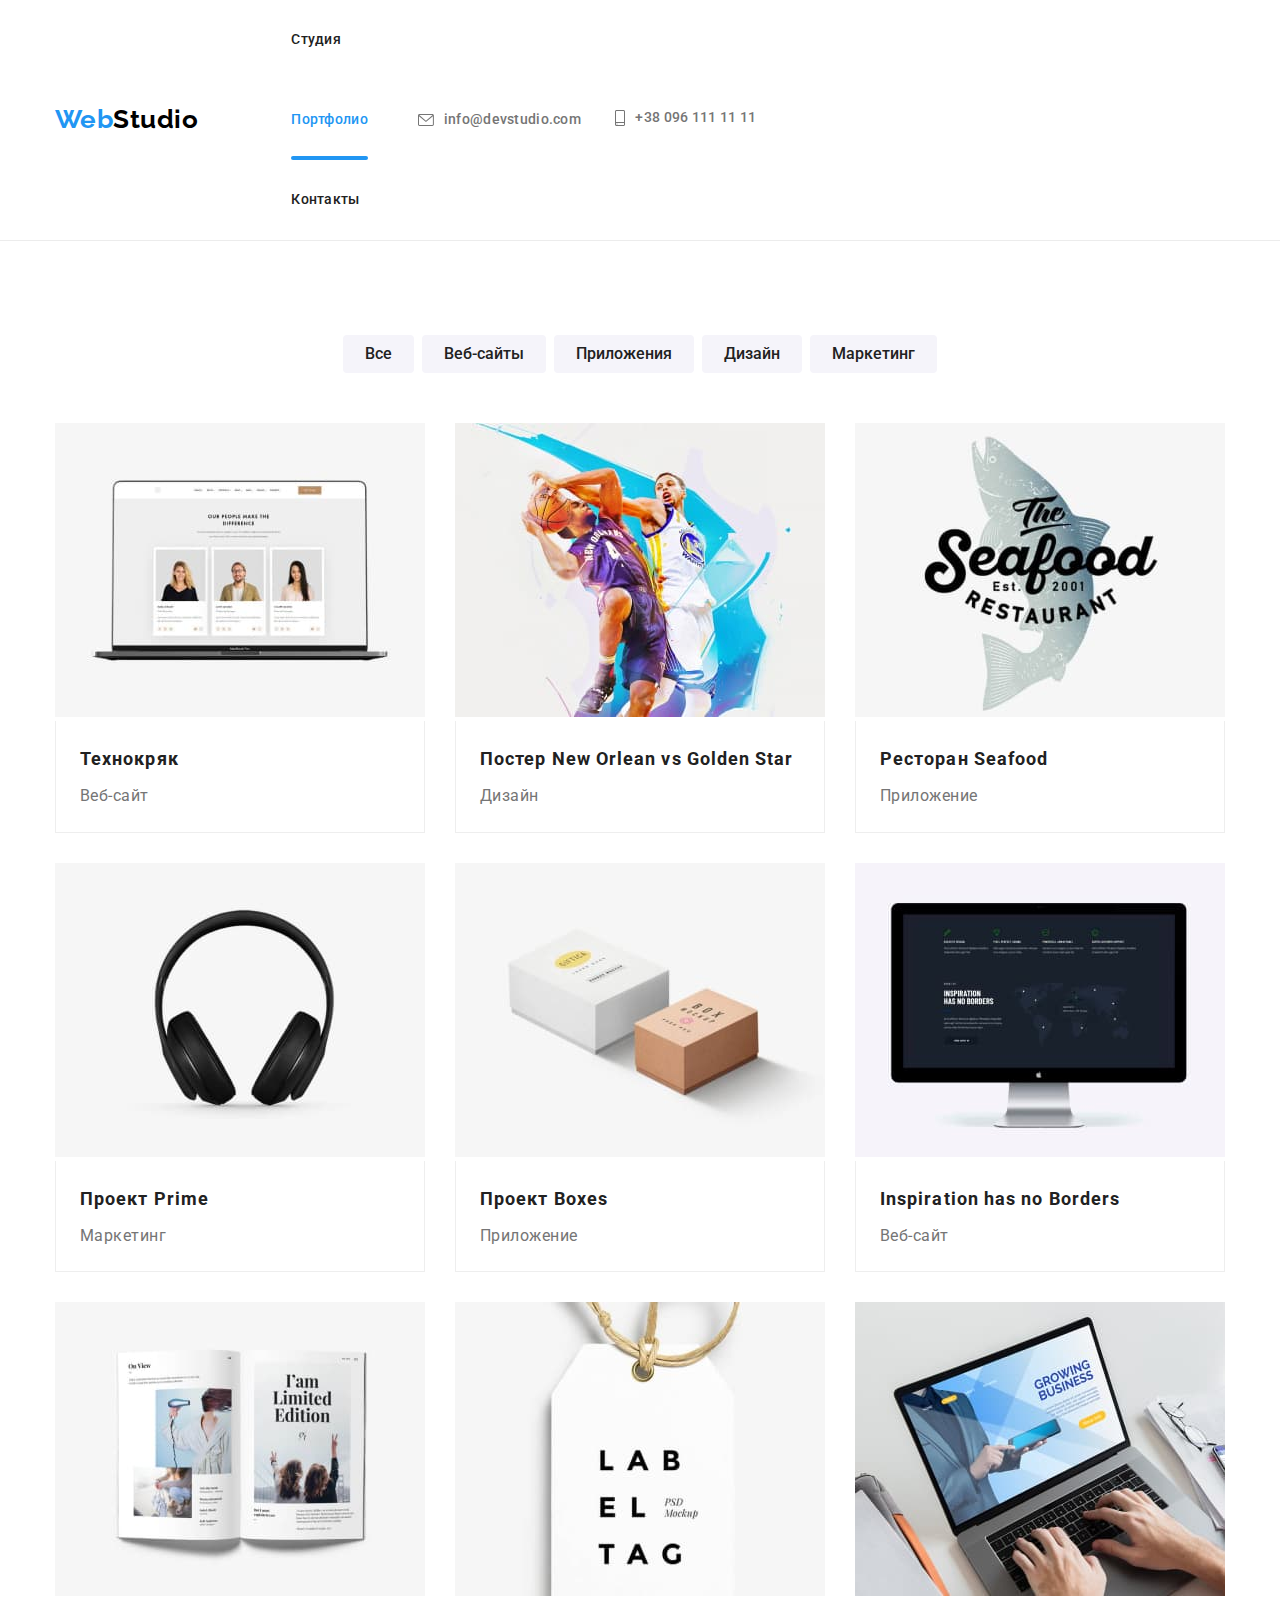
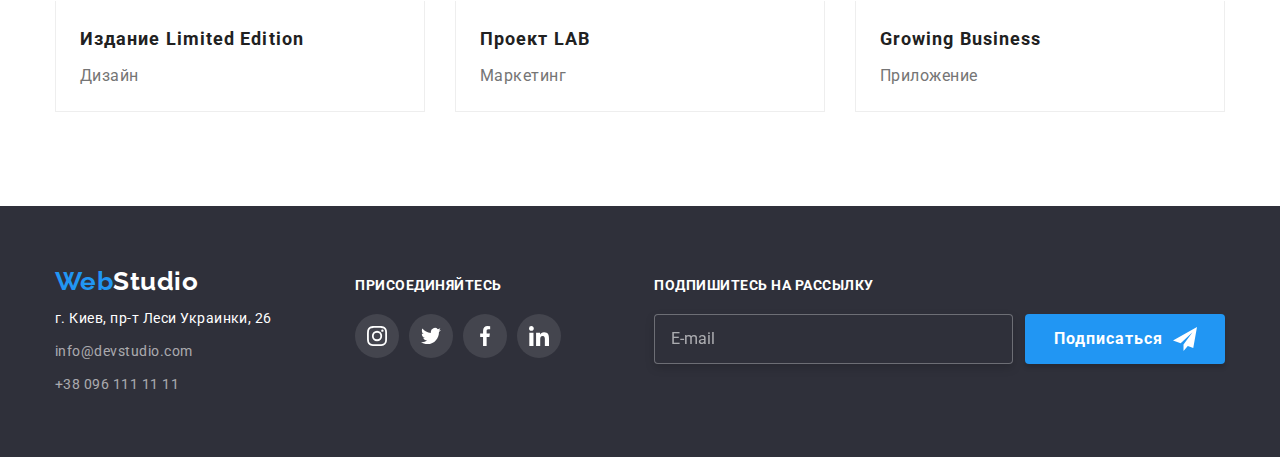
==== portfolio.html @ 3067568b "Редактирует классы, добавляет основные scss файлы" ====
<!DOCTYPE html>
<html lang="ru">

<head>
    <meta charset="UTF-8">
    <meta name="viewport" content="width=device-width, initial-scale=1.0">
    <link rel="stylesheet" href="https://cdnjs.cloudflare.com/ajax/libs/modern-normalize/1.0.0/modern-normalize.min.css">
    <link rel="preconnect" href="https://fonts.gstatic.com">
    <link rel="stylesheet" href="https://fonts.googleapis.com/css2?family=Raleway:wght@700&family=Roboto:wght@400;500;700;900&display=swap">
    <link rel="stylesheet" href="./css/main.min.css">
    <title>Портфолио</title>
</head>

<body>
    <!-- Шапка сайта-->
    <header class="header portfolio-header">
        <div class="container header-container">
            <nav class="header-nav">
                <a href="#" class="link logo header-logo"><span class="logo-web">Web</span>Studio</a>
                <ul class="list nav">
                    <li class="nav-item"><a class="link nav-link nav-link--inactive" href="./index.html">Студия</a></li>
                    <li class="nav-item"><a class="link nav-link nav-link--current" href="./portfolio.html">Портфолио</a>
                    </li>
                    <li class="nav-item"><a class="link nav-link nav-link--inactive" href="#">Контакты</a></li>
                </ul>
            </nav>
    
            <ul class="list contacts">
                <li class="contacts-item contacts-item--position">
                    <a class="link contacts-link " href="mailto:info@devstudio.com">
                        <svg class="contacts-icon" width="16px" height="12px">
                            <use href="./images/sprite.svg#icon-envelope"></use>
                        </svg>
                        info@devstudio.com</a>
                </li>
                <li class="contacts-item">
                    <a class="link contacts-link" href="tel:+380961111111">
                        <svg class="contacts-icon" width="10px" height="16px">
                            <use href="./images/sprite.svg#icon-smartphone"></use>
                        </svg>
                        +38 096 111 11 11</a>
                </li>
            </ul>
        </div>
    </header>

    <main>
        <section class="filter-and-examples">
            <!-- Фильтр -->
            <div class="container">
                <ul class="list filter-list">
                    <li class="filter-item">
                        <button class="filter-button" type="button">Все</button>
                    </li>
                    <li class="filter-item">
                        <button class="filter-button" type="button">Веб-сайты</button>
                    </li>
                    <li class="filter-item">
                        <button class="filter-button" type="button">Приложения</button>
                    </li>
                    <li class="filter-item">
                        <button class="filter-button" type="button">Дизайн</button>
                    </li>
                    <li class="filter-item">
                        <button class="filter-button" type="button">Маркетинг</button>
                    </li>
                </ul>
            </div>


            <!-- Примеры работ -->
            <div class="container">
                <h1 class="examples-title">Примеры работ</h1>
                <ul class="list examples-list">
                    <li class="examples-item">
                        <a class="link examples-link" href="#">
                            <div class="examples-thumb">
                                <img src="./images/sample1.jpg" 
                                alt="Стартовая страница сайта с изображением членов команды"
                                width="370"
                                />
                                <div class="examples-overlay">
                                    <p class="overlay-text">
                                        Технокряк это современная площадка распространения коронавируса. Компании используют эту платформу для цифрового
                                        шпионажа и атак на защищённые сервера конкурентов.
                                    </p>
                                </div>
                            </div>
                            <div class="examples-text">
                                <h2>Технокряк</h2>
                                <p>Веб-сайт</p>
                            </div>
                        </a>
                    </li>
                    <li class="examples-item">
                        <a class="link examples-link" href="#">
                            <div class="examples-thumb">
                                <img src="./images/sample2.jpg" 
                                alt="Два баскетболиста борются за мяч"
                                width="370"
                                />
                                <div class="examples-overlay">
                                    <p class="overlay-text">
                                        Lorem ipsum dolor, sit amet consectetur adipisicing elit. Vitae beatae sapiente assumenda possimus optio
                                        repellat non ipsa modi expedita, minus praesentium tenetur! Eaque, sequi fugit.
                                    </p>
                                </div>
                            </div>
                            <div class="examples-text">
                                <h2>Постер New Orlean vs Golden Star</h2>
                                <p>Дизайн</p>
                            </div>
                        </a>
                    </li>
                    <li class="examples-item">
                        <a class="link examples-link" href="#">
                            <div class="examples-thumb">
                                <img src="./images/sample3.jpg" 
                                alt="Логотип в виде рыбы и название"
                                width="370"
                                />
                                <div class="examples-overlay">
                                    <p class="overlay-text">
                                        Lorem ipsum dolor, sit amet consectetur adipisicing elit. Vitae beatae sapiente assumenda possimus optio
                                        repellat non ipsa modi expedita, minus praesentium tenetur! Eaque, sequi fugit.
                                    </p>
                                </div>
                            </div>
                            <div class="examples-text">
                                <h2>Ресторан Seafood</h2>
                                <p>Приложение</p>
                            </div>
                        </a>
                    </li>
                    <li class="examples-item">
                        <a class="link examples-link" href="#">
                            <div class="examples-thumb">
                                <img src="./images/sample4.jpg" 
                                alt="Наушники с большими амбюшурами"
                                width="370"
                                />
                                <div class="examples-overlay">
                                    <p class="overlay-text">
                                        Lorem ipsum dolor, sit amet consectetur adipisicing elit. Vitae beatae sapiente assumenda possimus optio
                                        repellat non ipsa modi expedita, minus praesentium tenetur! Eaque, sequi fugit.
                                    </p>
                                </div>
                            </div>
                            <div class="examples-text">
                                <h2>Проект Prime</h2>
                                <p>Маркетинг</p>
                            </div>
                        </a>
                    </li>
                    <li class="examples-item">
                        <a class="link examples-link" href="#">
                            <div class="examples-thumb">
                                <img src="./images/sample5.jpg" 
                                alt="Коробки с логотипами и названиями"
                                width="370"
                                />
                                <div class="examples-overlay">
                                    <p class="overlay-text">
                                        Lorem ipsum dolor, sit amet consectetur adipisicing elit. Vitae beatae sapiente assumenda possimus optio
                                        repellat non ipsa modi expedita, minus praesentium tenetur! Eaque, sequi fugit.
                                    </p>
                                </div>
                            </div>
                            <div class="examples-text">
                                <h2>Проект Boxes</h2>
                                <p>Приложение</p>
                            </div>
                        </a>
                    </li>
                    <li class="examples-item">
                        <a class="link examples-link" href="#">
                            <div class="examples-thumb">
                                <img src="./images/sample6.jpg" 
                                alt="Стартовая страница сайта"
                                width="370"
                                />
                                <div class="examples-overlay">
                                    <p class="overlay-text">
                                        Lorem ipsum dolor, sit amet consectetur adipisicing elit. Vitae beatae sapiente assumenda possimus optio
                                        repellat non ipsa modi expedita, minus praesentium tenetur! Eaque, sequi fugit.
                                    </p>
                                </div>
                            </div>
                            <div class="examples-text">
                                <h2>Inspiration has no Borders</h2>
                                <p>Веб-сайт</p>
                            </div>
                        </a>
                    </li>
                    <li class="examples-item">
                        <a class="link examples-link" href="#">
                            <div class="examples-thumb">
                                <img src="./images/sample7.jpg" 
                                alt="Страницы журнала с фотографиями девушек"
                                width="370"
                                />
                                <div class="examples-overlay">
                                    <p class="overlay-text">
                                        Lorem ipsum dolor, sit amet consectetur adipisicing elit. Vitae beatae sapiente assumenda possimus optio
                                        repellat non ipsa modi expedita, minus praesentium tenetur! Eaque, sequi fugit.
                                    </p>
                                </div>
                            </div>
                            <div class="examples-text">
                                <h2>Издание Limited Edition</h2>
                                <p>Дизайн</p>
                            </div>
                        </a>
                    </li>
                    <li class="examples-item">
                        <a class="link examples-link" href="#">
                            <div class="examples-thumb">
                                <img src="./images/sample8.jpg" 
                                alt="Этикетка для одежды с названием"
                                width="370"
                                />
                                <div class="examples-overlay">
                                    <p class="overlay-text">
                                        Lorem ipsum dolor, sit amet consectetur adipisicing elit. Vitae beatae sapiente assumenda possimus optio
                                        repellat non ipsa modi expedita, minus praesentium tenetur! Eaque, sequi fugit.
                                    </p>
                                </div>
                            </div>
                            <div class="examples-text">
                                <h2>Проект LAB</h2>
                                <p>Маркетинг</p>
                            </div>
                        </a>
                    </li>
                    <li class="examples-item">
                        <div class="examples-thumb">
                            <a class="link examples-link" href="#">
                                <img src="./images/sample9.jpg" 
                                alt="Сотрудник работающий над сайтом"
                                width="370"
                                />
                                <div class="examples-overlay">
                                    <p class="overlay-text">
                                        Lorem ipsum dolor, sit amet consectetur adipisicing elit. Vitae beatae sapiente assumenda possimus optio
                                        repellat non ipsa modi expedita, minus praesentium tenetur! Eaque, sequi fugit.
                                    </p>
                                </div>
                            </div>
                            <div class="examples-text">
                                <h2>Growing Business</h2>
                                <p>Приложение</p>
                            </div>
                        </a>
                    </li>
                 </ul>
            </div>
        </section>
    </main>
    
    <!-- Футер -->
    <footer class="footer-section">
        <div class="container footer-container">

            <div class="contacts-footer">
                <a class="link logo footer-logo" href="#">
                    <span class="logo-web">Web</span><span class="logo-studio">Studio</span>
                </a>
            
                <ul class="list footer-list">
                    <li class="footer-item">
                        <address>г. Киев, пр-т Леси Украинки, 26</address>
                    </li>
                    <li class="footer-item">
                        <a class="contact link" href="mailto:info@devstudio.com">info@devstudio.com</a>
                    </li>
                    <li class="footer-item">
                        <a class="contact link" href="tel:+380961111111">+38 096 111 11 11</a>
                    </li>
                </ul>
            </div>
    
            <div class="join-footer">
                <h3 class="join-title">Присоединяйтесь</h3>
                <ul class="join list">
                    <li class="join-item icon-instagram">
                        <a class="link" href="#">
                            <svg class="join-icon" wigth="20" height="20">
                                <use href="./images/sprite.svg#icon-instagram1">
                            </svg>
                        </a>
                    </li>
                    <li class="join-item icon-twitter">
                        <a class="link" href="#">
                            <svg class="join-icon" wigth="20" height="20">
                                <use href="./images/sprite.svg#icon-twitter1">
                            </svg>
                        </a>
                    </li>
                    <li class="join-item icon-facebook">
                        <a class="link" href="#">
                            <svg class="join-icon" wigth="20" height="20">
                                <use href="./images/sprite.svg#icon-facebook1">
                            </svg>
                        </a>
                    </li>
                    <li class="join-item icon-linkedin">
                        <a class="link" href="#">
                            <svg class="join-icon" wigth="20" height="20">
                                <use href="./images/sprite.svg#icon-linkedin1">
                            </svg>
                        </a>
                    </li>
                </ul>
            </div>

            <form name="subscribe_form" class="subscribe-form" autocomplete="on">
                <div class="subscribe-field">
                    <label class="subscribe-label">
                        <span class="label-text">Подпишитесь на рассылку</span>
                        <input type="email" name="user_email" placeholder="E-mail" />
                    </label>
                </div>
            </form>
            <div>
                <button type="submit" class="subscribe-button">
                    Подписаться
                    <svg class="subscribe-icon" width="24px" height="24px">
                        <use href="./images/sprite.svg#icon-send"></use>
                    </svg>
                </button>
            </div>

        </div>
    </footer>
</body>
</html>
---- css/main.min.css ----
html{-webkit-box-sizing:border-box;box-sizing:border-box}*,*::before,*::after{-webkit-box-sizing:inherit;box-sizing:inherit}body{margin:0;font-family:"Roboto",sans-serif;letter-spacing:0.03em;color:#212121;background-color:#fff}.list{list-style:none}.link{text-decoration:none}.link:visited{color:#212121}.container{width:1200px;margin-right:auto;margin-left:auto;padding-right:15px;padding-left:15px}h1,h2,h3,p{margin-top:0;margin-bottom:0}ul{margin-top:0;margin-bottom:0;padding-left:0}.logo{font-family:"Raleway",sans-serif;font-weight:700;font-size:26px;line-height:1.2;color:#000}.logo-web{color:#2196f3}.logo-studio{color:#fff}.header-container{display:-webkit-box;display:-ms-flexbox;display:flex;-webkit-box-align:center;-ms-flex-align:center;align-items:center}.header-logo{display:-webkit-box;display:-ms-flexbox;display:flex;-webkit-box-align:center;-ms-flex-align:center;align-items:center;margin-right:93px}.header-nav{display:-webkit-box;display:-ms-flexbox;display:flex}.nav-list{display:-webkit-box;display:-ms-flexbox;display:flex;margin-right:305px}.nav-link{display:block;padding:32px 0;font-weight:500;font-size:14px;line-height:1.14;letter-spacing:0.02em;color:inherit;-webkit-transition:color 250ms cubic-bezier(0.4, 0, 0.2, 1);transition:color 250ms cubic-bezier(0.4, 0, 0.2, 1)}.nav-item:not(:last-child){margin-right:50px}.nav-link:hover,.nav-link:focus,.contacts-link:hover,.contacts-link:focus{color:#2196f3;-webkit-transition:color 250ms cubic-bezier(0.4, 0, 0.2, 1);transition:color 250ms cubic-bezier(0.4, 0, 0.2, 1)}.nav-link--current.link{position:relative;color:#2196f3}.nav-link--inactive{position:relative}.nav-link--current::after,.nav-link--inactive::after{position:absolute;content:'';width:100%;height:4px;bottom:0;left:0;background-color:#2196f3;border-radius:2px}.nav-link--inactive::after{opacity:0;-webkit-transition:opacity 250ms cubic-bezier(0.4, 0, 0.2, 1);transition:opacity 250ms cubic-bezier(0.4, 0, 0.2, 1)}.nav-link--inactive:hover::after,.nav-link--inactive:focus::after{opacity:1;-webkit-transition:opacity 250ms cubic-bezier(0.4, 0, 0.2, 1);transition:opacity 250ms cubic-bezier(0.4, 0, 0.2, 1)}.contacts-link{display:-webkit-inline-box;display:-ms-inline-flexbox;display:inline-flex;-webkit-box-align:center;-ms-flex-align:center;align-items:center;font-weight:500;font-size:14px;line-height:1.14;letter-spacing:0.02em;color:#757575;-webkit-transition:color 250ms cubic-bezier(0.4, 0, 0.2, 1);transition:color 250ms cubic-bezier(0.4, 0, 0.2, 1)}.header-contacts,.contacts-item{display:-webkit-inline-box;display:-ms-inline-flexbox;display:inline-flex;-webkit-box-align:center;-ms-flex-align:center;align-items:center}.contacts-item--position{margin-right:30px}.contacts-icon{margin-right:10px;fill:currentColor}.hero-overlay{height:600px;max-width:1600px;margin:0 auto;background-color:#2f303a;background-image:-webkit-gradient(linear, left top, right top, from(rgba(47,48,58,0.4)), to(rgba(47,48,58,0.4))),url(../images/hero-bg-image.jpg),url(../images/overlay-img.jpg);background-image:linear-gradient(to right, rgba(47,48,58,0.4), rgba(47,48,58,0.4)),url(../images/hero-bg-image.jpg),url(../images/overlay-img.jpg);background-size:cover;background-repeat:no-repeat;background-position:center}.hero{text-align:center;padding:200px 0}.hero-container{display:-webkit-box;display:-ms-flexbox;display:flex;-webkit-box-orient:vertical;-webkit-box-direction:normal;-ms-flex-direction:column;flex-direction:column;-webkit-box-align:center;-ms-flex-align:center;align-items:center;margin:auto}.hero-title{margin-bottom:30px;font-weight:900;font-size:44px;line-height:1.36;letter-spacing:0.06em;text-transform:uppercase;color:#fff}.hero-button{padding:10px 32px;display:-webkit-box;display:-ms-flexbox;display:flex;-webkit-box-align:center;-ms-flex-align:center;align-items:center;cursor:pointer;font-family:inherit;font-weight:700;font-size:16px;line-height:1.86;letter-spacing:0.06em;color:#fff;background-color:#2196f3;-webkit-box-shadow:0px 4px 4px rgba(0,0,0,0.15);box-shadow:0px 4px 4px rgba(0,0,0,0.15);border-color:#2196f3;border-radius:4px;border-style:none}.advantages{padding:94px 0}.advantages-title{position:absolute;clip:rect(0 0 0 0);width:1px;height:1px;margin:-1px}.advantages-list{display:-webkit-box;display:-ms-flexbox;display:flex;-ms-flex-preferred-size:calc((100% - 90px) / 4);flex-basis:calc((100% - 90px) / 4)}.advantages-item:not(:last-child){margin-right:30px}.advantages-img{display:-webkit-box;display:-ms-flexbox;display:flex;-webkit-box-pack:center;-ms-flex-pack:center;justify-content:center;-webkit-box-align:center;-ms-flex-align:center;align-items:center;height:120px;border-radius:4px;margin-bottom:30px;background-color:#f5f4fa}.advantages-subtitle{margin-bottom:10px;font-weight:700;font-size:14px;line-height:1.14;text-transform:uppercase}.advantages-text{color:#757575;font-size:14px;line-height:1.71}.specialty{padding-bottom:94px}.specialty-title{margin-bottom:50px;font-weight:700;font-size:36px;line-height:1.17;text-align:center}.specialty-list{display:-webkit-box;display:-ms-flexbox;display:flex}.specialty-item:not(:last-child){margin-right:30px}.specialty-thumb{position:relative}.specialty-img{display:block}.specialty-div{position:absolute;left:0;bottom:0;width:100%;padding:27px 0;background-color:rgba(47,48,58,0.8)}.specialty-subtitle{font-weight:700;font-size:14px;line-height:1.14;text-align:center;text-transform:uppercase;color:#fff}.team{padding:94px 0;background-color:#f5f4fa}.team-title{margin-bottom:50px;font-weight:700;font-size:36px;line-height:1.17;text-align:center}.workers-list{display:-webkit-box;display:-ms-flexbox;display:flex;font-weight:500;font-size:16px;line-height:1.19}.workers-item{background-color:#fff;-webkit-box-shadow:0px 1px 3px rgba(0,0,0,0.12),0px 1px 1px rgba(0,0,0,0.14),0px 2px 1px rgba(0,0,0,0.2);box-shadow:0px 1px 3px rgba(0,0,0,0.12),0px 1px 1px rgba(0,0,0,0.14),0px 2px 1px rgba(0,0,0,0.2);border-radius:0px 0px 4px 4px}.workers-item:not(:last-child){margin-right:30px}.workers-name{margin-top:30px;margin-bottom:10px;text-align:center}.workers-text{margin-bottom:16px;text-align:center;color:#757575}.social-list{display:-webkit-box;display:-ms-flexbox;display:flex;-webkit-box-align:center;-ms-flex-align:center;align-items:center;-webkit-box-pack:justify;-ms-flex-pack:justify;justify-content:space-between;padding:0 32px;margin-bottom:30px}.social-link.link{display:-webkit-inline-box;display:-ms-inline-flexbox;display:inline-flex;-webkit-box-align:center;-ms-flex-align:center;align-items:center;height:44px;width:44px;border-radius:50%;color:#afb1b8;background-color:#fff;-webkit-transition:color 250ms cubic-bezier(0.4, 0, 0.2, 1),background-color 250ms cubic-bezier(0.4, 0, 0.2, 1);transition:color 250ms cubic-bezier(0.4, 0, 0.2, 1),background-color 250ms cubic-bezier(0.4, 0, 0.2, 1)}.social-link:hover,.social-link:focus{color:#fff;background-color:#2196f3;-webkit-transition:color 250ms cubic-bezier(0.4, 0, 0.2, 1),background-color 250ms cubic-bezier(0.4, 0, 0.2, 1);transition:color 250ms cubic-bezier(0.4, 0, 0.2, 1),background-color 250ms cubic-bezier(0.4, 0, 0.2, 1)}.social-icon{fill:currentColor}.customers{padding:94px 0}.customers-title{margin-bottom:50px;font-weight:700;font-size:36px;line-height:1.17;text-align:center;color:#212121}.customers-list{display:-webkit-box;display:-ms-flexbox;display:flex}.customers-link.link{display:-webkit-inline-box;display:-ms-inline-flexbox;display:inline-flex;-webkit-box-align:center;-ms-flex-align:center;align-items:center;-webkit-box-pack:center;-ms-flex-pack:center;justify-content:center;width:170px;height:90px;color:#afb1b8;border:1px solid #afb1b8;border-radius:4px;-webkit-transition:color 250ms cubic-bezier(0.4, 0, 0.2, 1),background-color 250ms cubic-bezier(0.4, 0, 0.2, 1);transition:color 250ms cubic-bezier(0.4, 0, 0.2, 1),background-color 250ms cubic-bezier(0.4, 0, 0.2, 1)}.customers-link:hover,.customers-link:focus{color:#2196f3;border:1px solid #2196f3;-webkit-transition:color 250ms cubic-bezier(0.4, 0, 0.2, 1),border 250ms cubic-bezier(0.4, 0, 0.2, 1);transition:color 250ms cubic-bezier(0.4, 0, 0.2, 1),border 250ms cubic-bezier(0.4, 0, 0.2, 1)}.customers-item:not(:last-child){margin-right:30px}.customers-icon{fill:currentColor}.portfolio-header{border-bottom:1px solid #ececec}.filter-and-examples{padding:94px 0}.filter-list{display:-webkit-box;display:-ms-flexbox;display:flex;-webkit-box-pack:center;-ms-flex-pack:center;justify-content:center;margin-bottom:50px;-ms-flex-wrap:wrap;flex-wrap:wrap}.filter-item:not(:last-child){margin-right:8px}.filter-button{border-radius:4px;border:none;padding:6px 22px;cursor:pointer;font-family:"Roboto",sans-serif;text-align:center;font-weight:500;font-size:16px;line-height:1.62;color:#212121;background-color:#f5f4fa;-webkit-transition:color 250ms cubic-bezier(0.4, 0, 0.2, 1),background-color 250ms cubic-bezier(0.4, 0, 0.2, 1),-webkit-box-shadow 250ms cubic-bezier(0.4, 0, 0.2, 1);transition:color 250ms cubic-bezier(0.4, 0, 0.2, 1),background-color 250ms cubic-bezier(0.4, 0, 0.2, 1),-webkit-box-shadow 250ms cubic-bezier(0.4, 0, 0.2, 1);transition:color 250ms cubic-bezier(0.4, 0, 0.2, 1),background-color 250ms cubic-bezier(0.4, 0, 0.2, 1),box-shadow 250ms cubic-bezier(0.4, 0, 0.2, 1);transition:color 250ms cubic-bezier(0.4, 0, 0.2, 1),background-color 250ms cubic-bezier(0.4, 0, 0.2, 1),box-shadow 250ms cubic-bezier(0.4, 0, 0.2, 1),-webkit-box-shadow 250ms cubic-bezier(0.4, 0, 0.2, 1)}.filter-button:focus,.filter-button:hover{color:#fff;background-color:#2196f3;-webkit-box-shadow:0px 3px 1px rgba(0,0,0,0.1),0px 1px 2px rgba(0,0,0,0.08),0px 2px 2px rgba(0,0,0,0.12);box-shadow:0px 3px 1px rgba(0,0,0,0.1),0px 1px 2px rgba(0,0,0,0.08),0px 2px 2px rgba(0,0,0,0.12);-webkit-transition:color 250ms cubic-bezier(0.4, 0, 0.2, 1),background-color 250ms cubic-bezier(0.4, 0, 0.2, 1),-webkit-box-shadow 250ms cubic-bezier(0.4, 0, 0.2, 1);transition:color 250ms cubic-bezier(0.4, 0, 0.2, 1),background-color 250ms cubic-bezier(0.4, 0, 0.2, 1),-webkit-box-shadow 250ms cubic-bezier(0.4, 0, 0.2, 1);transition:color 250ms cubic-bezier(0.4, 0, 0.2, 1),background-color 250ms cubic-bezier(0.4, 0, 0.2, 1),box-shadow 250ms cubic-bezier(0.4, 0, 0.2, 1);transition:color 250ms cubic-bezier(0.4, 0, 0.2, 1),background-color 250ms cubic-bezier(0.4, 0, 0.2, 1),box-shadow 250ms cubic-bezier(0.4, 0, 0.2, 1),-webkit-box-shadow 250ms cubic-bezier(0.4, 0, 0.2, 1)}.examples-title{position:absolute;clip:rect(0 0 0 0);width:1px;height:1px;margin:-1px}.examples-list{display:-webkit-box;display:-ms-flexbox;display:flex;-ms-flex-wrap:wrap;flex-wrap:wrap}.examples-item{-ms-flex-preferred-size:calc((100% - 60px) / 3);flex-basis:calc((100% - 60px) / 3);margin-right:30px;margin-bottom:30px}.examples-item:nth-child(3n){margin-right:0}.examples-item:nth-last-child(-n+3){margin-bottom:0}.examples-link{display:block;-webkit-transition:-webkit-box-shadow 250ms cubic-bezier(0.4, 0, 0.2, 1);transition:-webkit-box-shadow 250ms cubic-bezier(0.4, 0, 0.2, 1);transition:box-shadow 250ms cubic-bezier(0.4, 0, 0.2, 1);transition:box-shadow 250ms cubic-bezier(0.4, 0, 0.2, 1), -webkit-box-shadow 250ms cubic-bezier(0.4, 0, 0.2, 1)}.examples-link:hover,.examples-link:focus{-webkit-box-shadow:0px 1px 1px rgba(0,0,0,0.12),0px 4px 4px rgba(0,0,0,0.06),1px 4px 6px rgba(0,0,0,0.16);box-shadow:0px 1px 1px rgba(0,0,0,0.12),0px 4px 4px rgba(0,0,0,0.06),1px 4px 6px rgba(0,0,0,0.16);-webkit-transition:-webkit-box-shadow 250ms cubic-bezier(0.4, 0, 0.2, 1);transition:-webkit-box-shadow 250ms cubic-bezier(0.4, 0, 0.2, 1);transition:box-shadow 250ms cubic-bezier(0.4, 0, 0.2, 1);transition:box-shadow 250ms cubic-bezier(0.4, 0, 0.2, 1), -webkit-box-shadow 250ms cubic-bezier(0.4, 0, 0.2, 1)}.examples-thumb{position:relative;overflow:hidden}.examples-overlay{position:absolute;top:100%;left:0;width:100%;height:100%;background-color:rgba(33,150,243,0.9);-webkit-transform:0;transform:0;-webkit-transition:-webkit-transform 250ms cubic-bezier(0.4, 0, 0.2, 1);transition:-webkit-transform 250ms cubic-bezier(0.4, 0, 0.2, 1);transition:transform 250ms cubic-bezier(0.4, 0, 0.2, 1);transition:transform 250ms cubic-bezier(0.4, 0, 0.2, 1), -webkit-transform 250ms cubic-bezier(0.4, 0, 0.2, 1)}.examples-link:hover .examples-overlay,.examples-link:focus .examples-overlay{-webkit-transform:translateY(-100%);transform:translateY(-100%);-webkit-transition:-webkit-transform 250ms cubic-bezier(0.4, 0, 0.2, 1);transition:-webkit-transform 250ms cubic-bezier(0.4, 0, 0.2, 1);transition:transform 250ms cubic-bezier(0.4, 0, 0.2, 1);transition:transform 250ms cubic-bezier(0.4, 0, 0.2, 1), -webkit-transform 250ms cubic-bezier(0.4, 0, 0.2, 1)}.examples-overlay .overlay-text{padding:63px 24px;font-size:18px;line-height:1.55;color:#fff}.examples-text{position:relative;padding:20px 0 20px 24px;border-right:1px solid #eeeeee;border-bottom:1px solid #eeeeee;border-left:1px solid #eeeeee}.examples-text h2{margin-bottom:4px;font-weight:700;font-size:18px;line-height:2;letter-spacing:0.06em;color:#212121}.examples-text p{font-size:16px;line-height:1.9;color:#757575}.footer-section{background-color:#2f303a}.footer-container{display:-webkit-box;display:-ms-flexbox;display:flex}.contacts-footer{padding:60px 0;margin-right:70px}.footer-logo{margin-bottom:10px}.footer-list{padding-top:10px}.footer-item:not(:last-child){margin-bottom:9px}address{color:#fff;font-style:inherit;font-size:14px;line-height:1.71}.contact{color:rgba(255,255,255,0.6);font-size:14px;line-height:1.71}.join-footer{padding-top:72px;margin-left:auto}.join-title{margin-bottom:20px}.join-title,.label-text{font-weight:700;font-size:14px;line-height:1.14;text-transform:uppercase;color:#fff}.join.list{display:-webkit-box;display:-ms-flexbox;display:flex;-webkit-box-align:center;-ms-flex-align:center;align-items:center;-webkit-box-pack:center;-ms-flex-pack:center;justify-content:center;margin-right:93px}.join-item .link{display:-webkit-inline-box;display:-ms-inline-flexbox;display:inline-flex;-webkit-box-align:center;-ms-flex-align:center;align-items:center;height:44px;width:44px;color:#fff;background-color:rgba(255,255,255,0.1);border-radius:50%;-webkit-transition:background-color 250ms cubic-bezier(0.4, 0, 0.2, 1);transition:background-color 250ms cubic-bezier(0.4, 0, 0.2, 1)}.join-icon{fill:currentColor}.join-item .link:hover,.join-item .link:focus{background-color:#2196f3;-webkit-transition:background-color 250ms cubic-bezier(0.4, 0, 0.2, 1);transition:background-color 250ms cubic-bezier(0.4, 0, 0.2, 1)}.join-item:not(:last-child){margin-right:10px}.subscribe-field{display:-webkit-inline-box;display:-ms-inline-flexbox;display:inline-flex;-webkit-box-orient:vertical;-webkit-box-direction:normal;-ms-flex-direction:column;flex-direction:column;padding-top:72px}.label-text{display:block;padding-bottom:20px}.subscribe-field input{width:359px;padding:15px 0;background-color:#2f303a;border:1px solid rgba(255,255,255,0.3);border-radius:4px;-webkit-filter:drop-shadow(0px 4px 4px rgba(0,0,0,0.15));filter:drop-shadow(0px 4px 4px rgba(0,0,0,0.15))}.subscribe-field input{padding-left:16px;color:#fff}.subscribe-field input::-webkit-input-placeholder{font-weight:400;font-size:16px;line-height:1.25;color:rgba(255,255,255,0.6)}.subscribe-field input:-ms-input-placeholder{font-weight:400;font-size:16px;line-height:1.25;color:rgba(255,255,255,0.6)}.subscribe-field input::-ms-input-placeholder{font-weight:400;font-size:16px;line-height:1.25;color:rgba(255,255,255,0.6)}.subscribe-field input::placeholder{font-weight:400;font-size:16px;line-height:1.25;color:rgba(255,255,255,0.6)}.subscribe-button{display:-webkit-box;display:-ms-flexbox;display:flex;-webkit-box-align:center;-ms-flex-align:center;align-items:center;text-align:center;margin-top:108px;margin-left:12px;padding:10px 28px 10px 29px;font-weight:700;font-size:16px;line-height:1.88;letter-spacing:0.06em;-webkit-box-shadow:0px 4px 4px rgba(0,0,0,0.15);box-shadow:0px 4px 4px rgba(0,0,0,0.15);border:none;border-radius:4px;color:#fff;background-color:#2196f3}.subscribe-icon{margin-left:10px;fill:currentColor}.backdrop{position:fixed;top:0;left:0;width:100%;height:100%;background-color:rgba(0,0,0,0.2);opacity:1;-webkit-transition:opacity 250ms cubic-bezier(0.4, 0, 0.2, 1);transition:opacity 250ms cubic-bezier(0.4, 0, 0.2, 1)}.backdrop.is-hidden{opacity:0;pointer-events:none}.backdrop.is-hidden .modal{-webkit-transform:translate(-50%, -50%) scale(0.7);transform:translate(-50%, -50%) scale(0.7)}.modal{position:absolute;top:50%;left:50%;height:581px;width:528px;background-color:#fff;-webkit-box-shadow:0px 1px 3px rgba(0,0,0,0.12),0px 1px 1px rgba(0,0,0,0.14),0px 2px 1px rgba(0,0,0,0.2);box-shadow:0px 1px 3px rgba(0,0,0,0.12),0px 1px 1px rgba(0,0,0,0.14),0px 2px 1px rgba(0,0,0,0.2);border-radius:4px;-webkit-transform:translate(-50%, -50%) scale(1);transform:translate(-50%, -50%) scale(1);-webkit-transition:-webkit-transform 250ms cubic-bezier(0.4, 0, 0.2, 1);transition:-webkit-transform 250ms cubic-bezier(0.4, 0, 0.2, 1);transition:transform 250ms cubic-bezier(0.4, 0, 0.2, 1);transition:transform 250ms cubic-bezier(0.4, 0, 0.2, 1), -webkit-transform 250ms cubic-bezier(0.4, 0, 0.2, 1)}.close-button-contaiter{display:-webkit-box;display:-ms-flexbox;display:flex;-webkit-box-pack:end;-ms-flex-pack:end;justify-content:flex-end;-webkit-box-align:center;-ms-flex-align:center;align-items:center;margin-top:8px;margin-right:8px;margin-bottom:2px}.close-button{display:-webkit-box;display:-ms-flexbox;display:flex;-webkit-box-pack:center;-ms-flex-pack:center;justify-content:center;-webkit-box-align:center;-ms-flex-align:center;align-items:center;height:30px;width:30px;padding:0;color:#000;background-color:#fff;border:1px solid rgba(0,0,0,0.1);border-radius:50%;-webkit-transition:color 250ms cubic-bezier(0.4, 0, 0.2, 1);transition:color 250ms cubic-bezier(0.4, 0, 0.2, 1)}.close-icon{fill:currentColor}.close-button:hover,.close-button:focus{color:#2196f3;-webkit-transition:color 250ms cubic-bezier(0.4, 0, 0.2, 1);transition:color 250ms cubic-bezier(0.4, 0, 0.2, 1)}.modal-title{font-weight:700;font-size:20px;line-height:1.15;text-align:center;margin-bottom:12px;color:#212121}.user-form{width:448px;margin-left:auto;margin-right:auto}.user-form>.form-field{display:-webkit-box;display:-ms-flexbox;display:flex;-webkit-box-orient:vertical;-webkit-box-direction:normal;-ms-flex-direction:column;flex-direction:column}.form-input{height:40px;width:448px;padding:12px 12px 12px 42px}.comment{padding:12px 16px 12px}.form-input,.comment{border:1px solid rgba(33,33,33,0.2);border-radius:4px;outline:transparent;-webkit-transition:border 250ms cubic-bezier(0.4, 0, 0.2, 1);transition:border 250ms cubic-bezier(0.4, 0, 0.2, 1)}.form-field:nth-child(-n+3){margin-bottom:10px}.form-field:nth-child(4){margin-bottom:20px}.form-input:hover,.form-input:focus,.form-field:hover .form-input,.form-field:focus .form-input,.comment:hover,.comment:focus,.form-field:hover .comment,.form-field:focus .comment{border:1px solid #2196f3;cursor:pointer;-webkit-transition:border 250ms cubic-bezier(0.4, 0, 0.2, 1);transition:border 250ms cubic-bezier(0.4, 0, 0.2, 1)}.icon-form:hover,.icon-form:focus,.form-input:hover .icon-form,.form-input:focus .icon-form,.form-field:hover .icon-form,.form-field:focus-within .icon-form{color:#2196f3;cursor:pointer;-webkit-transition:color 250ms cubic-bezier(0.4, 0, 0.2, 1);transition:color 250ms cubic-bezier(0.4, 0, 0.2, 1)}.label-title{display:-webkit-box;display:-ms-flexbox;display:flex;padding-bottom:4px;font-size:12px;line-height:1.17;letter-spacing:0.01em;color:#757575}.position-container{position:relative}.position-container>svg{position:absolute;top:50%;left:12px;-webkit-transform:translateY(-50%);transform:translateY(-50%);width:18px;color:#212121;fill:currentColor}.comment{display:block;resize:none;height:120px;width:448px}.comment::-webkit-input-placeholder{font-size:14px;line-height:1.17;letter-spacing:0.01em;color:rgba(117,117,117,0.5)}.comment:-ms-input-placeholder{font-size:14px;line-height:1.17;letter-spacing:0.01em;color:rgba(117,117,117,0.5)}.comment::-ms-input-placeholder{font-size:14px;line-height:1.17;letter-spacing:0.01em;color:rgba(117,117,117,0.5)}.comment::placeholder{font-size:14px;line-height:1.17;letter-spacing:0.01em;color:rgba(117,117,117,0.5)}.user-form>.agreement-field{display:-webkit-box;display:-ms-flexbox;display:flex;-webkit-box-pack:center;-ms-flex-pack:center;justify-content:center;-webkit-box-align:center;-ms-flex-align:center;align-items:center;margin-bottom:30px}.agree-checkbox{position:absolute;width:1px;height:1px;margin:-1px;border:0;padding:0;clip:rect(0 0 0 0);overflow:hidden}.check-icon{display:inline-block;width:16px;height:15px;margin-right:7px;border:2px solid #212121;border-radius:2px}.agree-checkbox:checked+.check-icon{background-color:#2196f3;background-image:url(../images/check.svg);background-size:contain;border:2px solid transparent;background-origin:border-box}.user-form .agree-label{padding:0;margin:0;display:-webkit-box;display:-ms-flexbox;display:flex;-webkit-box-pack:center;-ms-flex-pack:center;justify-content:center;-webkit-box-align:center;-ms-flex-align:center;align-items:center}.agree-text{font-size:14px;line-height:1.71;color:#757575}.agree-link{font-size:14px;line-height:1.71;text-decoration-skip-ink:none;color:#2196f3}.agree-link:visited{color:#2196f3}.button-field{display:-webkit-box;display:-ms-flexbox;display:flex;-webkit-box-pack:center;-ms-flex-pack:center;justify-content:center}.send-button{padding:10px 55px 10px 56px;display:-webkit-box;display:-ms-flexbox;display:flex;-webkit-box-align:center;-ms-flex-align:center;align-items:center;text-align:center;cursor:pointer;font-family:inherit;font-weight:700;font-size:16px;line-height:1.86;letter-spacing:0.06em;color:#fff;background-color:#2196f3;-webkit-box-shadow:0px 4px 4px rgba(0,0,0,0.15);box-shadow:0px 4px 4px rgba(0,0,0,0.15);border-color:#2196f3;border-radius:4px;border-style:none}
/*# sourceMappingURL=main.min.css.map */
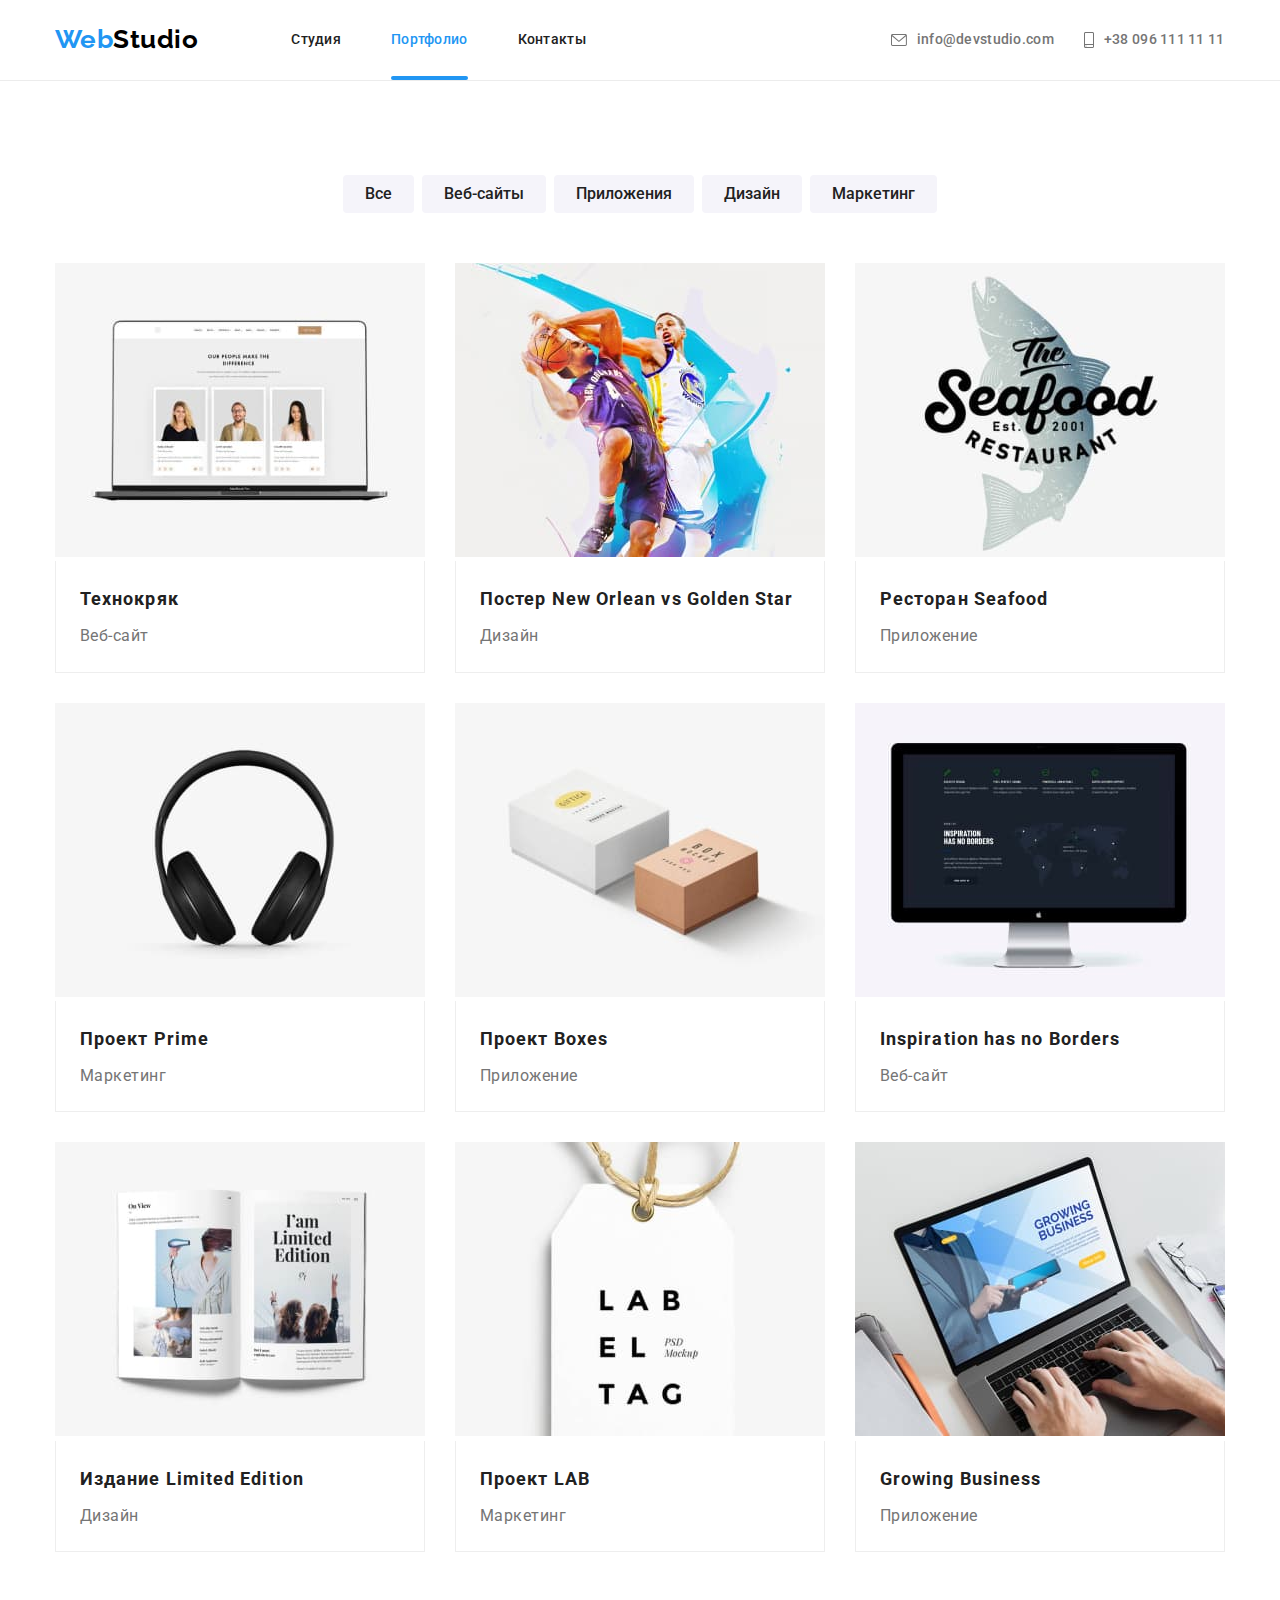
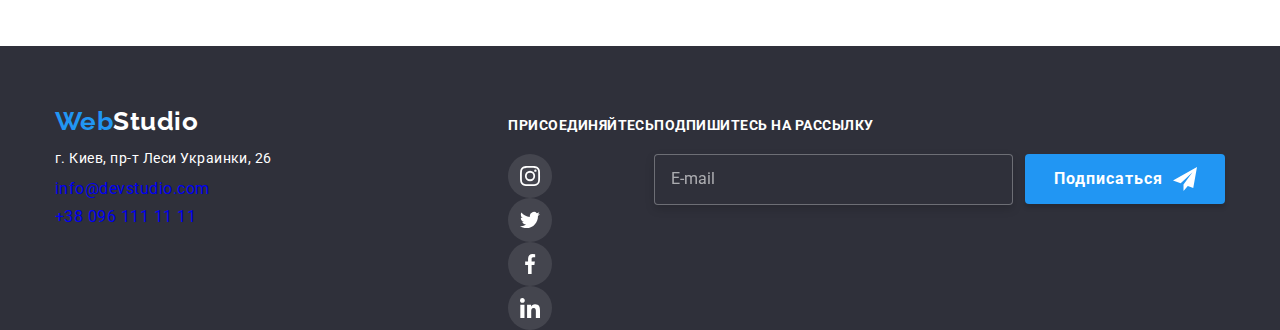
==== commit 182e3f27: "Изменяет имена классов" ====
--- a/portfolio.html
+++ b/portfolio.html
@@ -17,17 +17,16 @@
         <div class="container header-container">
             <nav class="header-nav">
                 <a href="#" class="link logo header-logo"><span class="logo-web">Web</span>Studio</a>
-                <ul class="list nav">
+                <ul class="list nav-list">
                     <li class="nav-item"><a class="link nav-link nav-link--inactive" href="./index.html">Студия</a></li>
-                    <li class="nav-item"><a class="link nav-link nav-link--current" href="./portfolio.html">Портфолио</a>
-                    </li>
+                    <li class="nav-item"><a class="link nav-link nav-link--current" href="./portfolio.html">Портфолио</a></li>
                     <li class="nav-item"><a class="link nav-link nav-link--inactive" href="#">Контакты</a></li>
                 </ul>
             </nav>
-    
-            <ul class="list contacts">
+        
+            <ul class="list header-contacts">
                 <li class="contacts-item contacts-item--position">
-                    <a class="link contacts-link " href="mailto:info@devstudio.com">
+                    <a class="link contacts-link" href="mailto:info@devstudio.com">
                         <svg class="contacts-icon" width="16px" height="12px">
                             <use href="./images/sprite.svg#icon-envelope"></use>
                         </svg>
@@ -261,6 +260,7 @@
     <footer class="footer-section">
         <div class="container footer-container">
 
+            <!-- Контакты в футере -->
             <div class="contacts-footer">
                 <a class="link logo footer-logo" href="#">
                     <span class="logo-web">Web</span><span class="logo-studio">Studio</span>
@@ -268,43 +268,44 @@
             
                 <ul class="list footer-list">
                     <li class="footer-item">
-                        <address>г. Киев, пр-т Леси Украинки, 26</address>
+                        <address class="address">г. Киев, пр-т Леси Украинки, 26</address>
                     </li>
                     <li class="footer-item">
-                        <a class="contact link" href="mailto:info@devstudio.com">info@devstudio.com</a>
+                        <a class="link footer-contact" href="mailto:info@devstudio.com">info@devstudio.com</a>
                     </li>
                     <li class="footer-item">
-                        <a class="contact link" href="tel:+380961111111">+38 096 111 11 11</a>
+                        <a class="link footer-contact" href="tel:+380961111111">+38 096 111 11 11</a>
                     </li>
                 </ul>
             </div>
     
+            <!-- Соц. сети в футере -->
             <div class="join-footer">
                 <h3 class="join-title">Присоединяйтесь</h3>
-                <ul class="join list">
+                <ul class="list join-list">
                     <li class="join-item icon-instagram">
-                        <a class="link" href="#">
+                        <a class="link join-link" href="#">
                             <svg class="join-icon" wigth="20" height="20">
                                 <use href="./images/sprite.svg#icon-instagram1">
                             </svg>
                         </a>
                     </li>
                     <li class="join-item icon-twitter">
-                        <a class="link" href="#">
+                        <a class="link join-link" href="#">
                             <svg class="join-icon" wigth="20" height="20">
                                 <use href="./images/sprite.svg#icon-twitter1">
                             </svg>
                         </a>
                     </li>
                     <li class="join-item icon-facebook">
-                        <a class="link" href="#">
+                        <a class="link join-link" href="#">
                             <svg class="join-icon" wigth="20" height="20">
                                 <use href="./images/sprite.svg#icon-facebook1">
                             </svg>
                         </a>
                     </li>
                     <li class="join-item icon-linkedin">
-                        <a class="link" href="#">
+                        <a class="link join-link" href="#">
                             <svg class="join-icon" wigth="20" height="20">
                                 <use href="./images/sprite.svg#icon-linkedin1">
                             </svg>
@@ -313,11 +314,12 @@
                 </ul>
             </div>
 
+            <!-- Подписаться в футере -->
             <form name="subscribe_form" class="subscribe-form" autocomplete="on">
                 <div class="subscribe-field">
                     <label class="subscribe-label">
                         <span class="label-text">Подпишитесь на рассылку</span>
-                        <input type="email" name="user_email" placeholder="E-mail" />
+                        <input class="label-input" type="email" name="user_email" placeholder="E-mail" />
                     </label>
                 </div>
             </form>
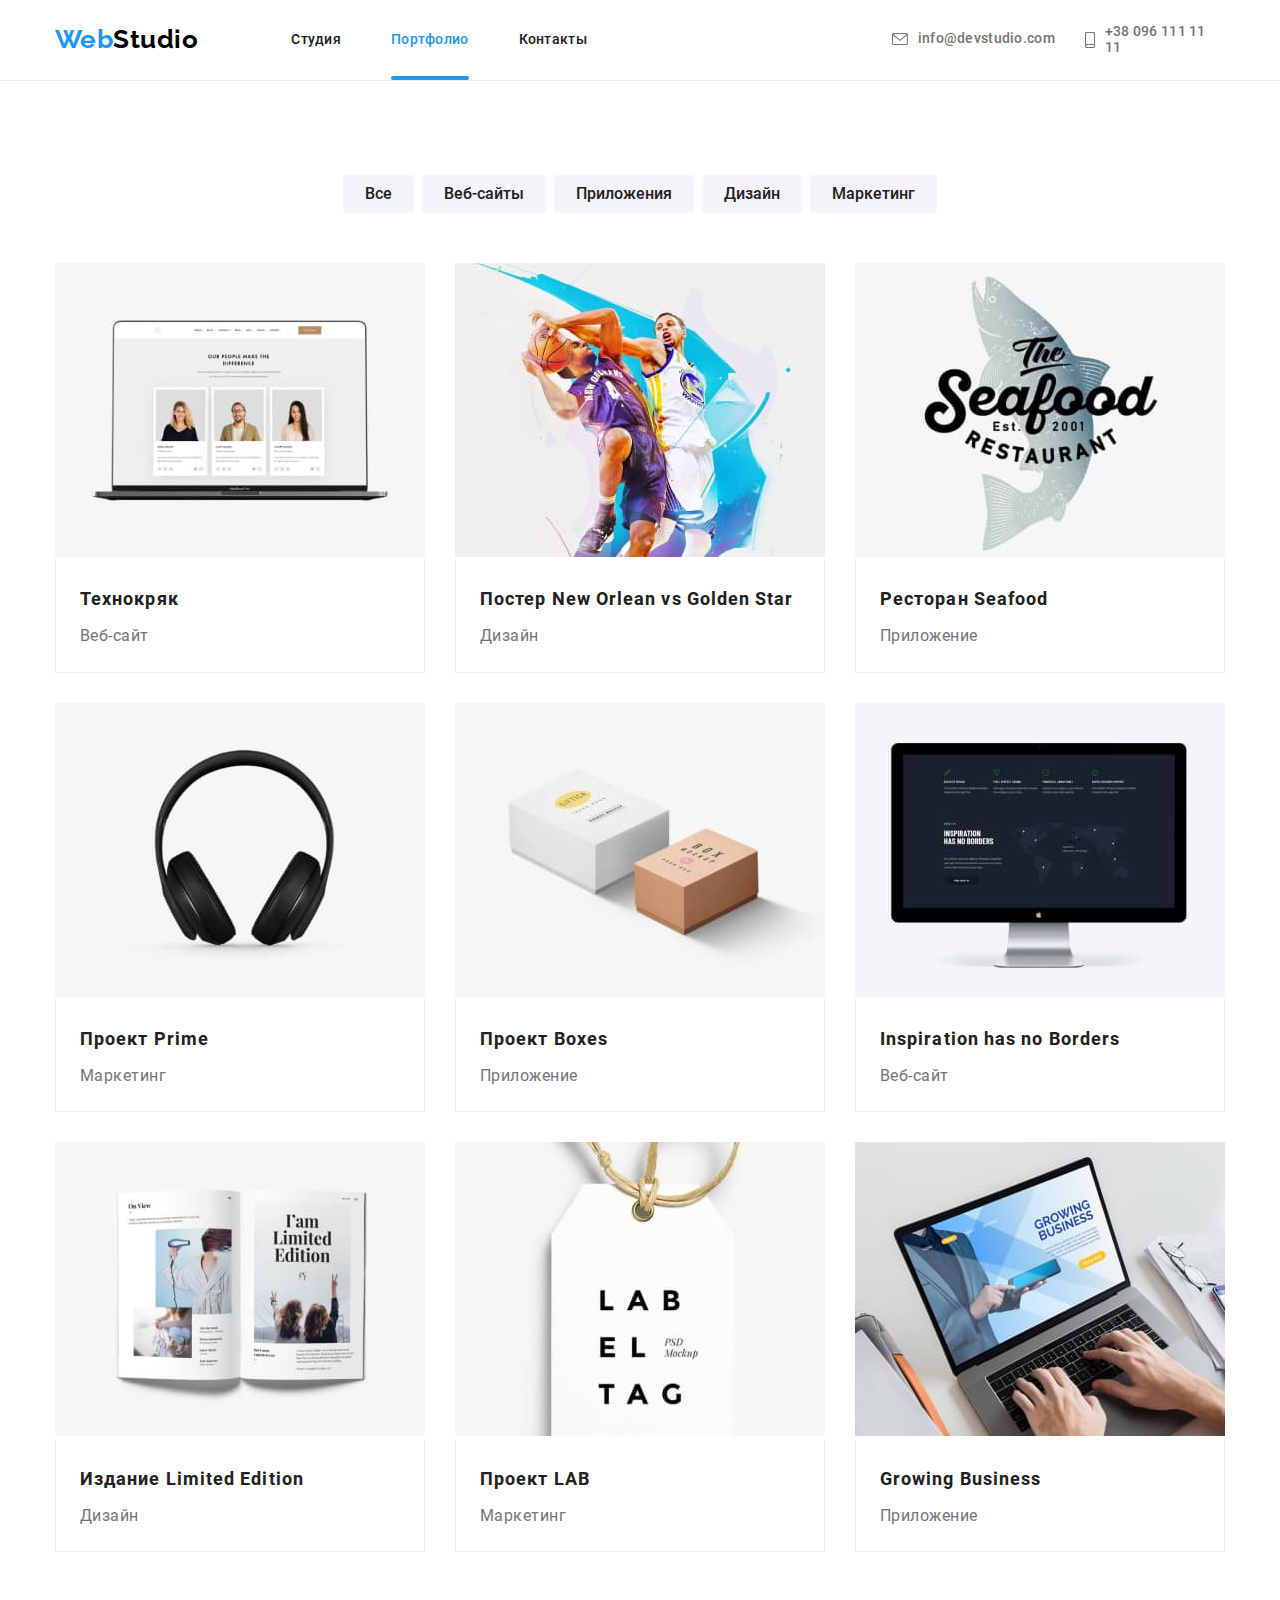
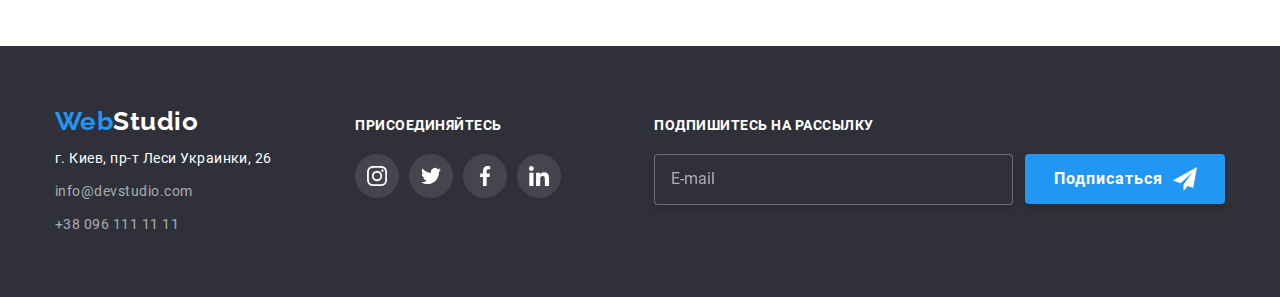
==== commit 57d32e12: "Распределяет компоненты, меняет классы, добавляет локальный нормалайз и шрифты" ====
--- a/portfolio.html
+++ b/portfolio.html
@@ -4,27 +4,24 @@
 <head>
     <meta charset="UTF-8">
     <meta name="viewport" content="width=device-width, initial-scale=1.0">
-    <link rel="stylesheet" href="https://cdnjs.cloudflare.com/ajax/libs/modern-normalize/1.0.0/modern-normalize.min.css">
-    <link rel="preconnect" href="https://fonts.gstatic.com">
-    <link rel="stylesheet" href="https://fonts.googleapis.com/css2?family=Raleway:wght@700&family=Roboto:wght@400;500;700;900&display=swap">
     <link rel="stylesheet" href="./css/main.min.css">
     <title>Портфолио</title>
 </head>
 
 <body>
     <!-- Шапка сайта-->
-    <header class="header portfolio-header">
-        <div class="container header-container">
+    <header class="header header--portfolio">
+        <div class="container header">
             <nav class="header-nav">
                 <a href="#" class="link logo header-logo"><span class="logo-web">Web</span>Studio</a>
-                <ul class="list nav-list">
+                <ul class="list nav">
                     <li class="nav-item"><a class="link nav-link nav-link--inactive" href="./index.html">Студия</a></li>
                     <li class="nav-item"><a class="link nav-link nav-link--current" href="./portfolio.html">Портфолио</a></li>
                     <li class="nav-item"><a class="link nav-link nav-link--inactive" href="#">Контакты</a></li>
                 </ul>
             </nav>
         
-            <ul class="list header-contacts">
+            <ul class="list contacts">
                 <li class="contacts-item contacts-item--position">
                     <a class="link contacts-link" href="mailto:info@devstudio.com">
                         <svg class="contacts-icon" width="16px" height="12px">
@@ -47,7 +44,7 @@
         <section class="filter-and-examples">
             <!-- Фильтр -->
             <div class="container">
-                <ul class="list filter-list">
+                <ul class="list filter">
                     <li class="filter-item">
                         <button class="filter-button" type="button">Все</button>
                     </li>
@@ -70,7 +67,7 @@
             <!-- Примеры работ -->
             <div class="container">
                 <h1 class="examples-title">Примеры работ</h1>
-                <ul class="list examples-list">
+                <ul class="list examples">
                     <li class="examples-item">
                         <a class="link examples-link" href="#">
                             <div class="examples-thumb">
@@ -262,19 +259,19 @@
 
             <!-- Контакты в футере -->
             <div class="contacts-footer">
-                <a class="link logo footer-logo" href="#">
+                <a class="link logo logo--footer" href="#">
                     <span class="logo-web">Web</span><span class="logo-studio">Studio</span>
                 </a>
             
                 <ul class="list footer-list">
-                    <li class="footer-item">
-                        <address class="address">г. Киев, пр-т Леси Украинки, 26</address>
-                    </li>
-                    <li class="footer-item">
-                        <a class="link footer-contact" href="mailto:info@devstudio.com">info@devstudio.com</a>
-                    </li>
-                    <li class="footer-item">
-                        <a class="link footer-contact" href="tel:+380961111111">+38 096 111 11 11</a>
+                    <li class="footer-list__item">
+                        <address class="footer-list__address">г. Киев, пр-т Леси Украинки, 26</address>
+                    </li>
+                    <li class="footer-list__item">
+                        <a class="link footer-list__contact" href="mailto:info@devstudio.com">info@devstudio.com</a>
+                    </li>
+                    <li class="footer-list__item">
+                        <a class="link footer-list__contact" href="tel:+380961111111">+38 096 111 11 11</a>
                     </li>
                 </ul>
             </div>
@@ -282,7 +279,7 @@
             <!-- Соц. сети в футере -->
             <div class="join-footer">
                 <h3 class="join-title">Присоединяйтесь</h3>
-                <ul class="list join-list">
+                <ul class="list join">
                     <li class="join-item icon-instagram">
                         <a class="link join-link" href="#">
                             <svg class="join-icon" wigth="20" height="20">
--- a/css/main.min.css
+++ b/css/main.min.css
@@ -1,2 +1,3 @@
-html{-webkit-box-sizing:border-box;box-sizing:border-box}*,*::before,*::after{-webkit-box-sizing:inherit;box-sizing:inherit}body{margin:0;font-family:"Roboto",sans-serif;letter-spacing:0.03em;color:#212121;background-color:#fff}.list{list-style:none}.link{text-decoration:none}.link:visited{color:#212121}.container{width:1200px;margin-right:auto;margin-left:auto;padding-right:15px;padding-left:15px}h1,h2,h3,p{margin-top:0;margin-bottom:0}ul{margin-top:0;margin-bottom:0;padding-left:0}.logo{font-family:"Raleway",sans-serif;font-weight:700;font-size:26px;line-height:1.2;color:#000}.logo-web{color:#2196f3}.logo-studio{color:#fff}.header-container{display:-webkit-box;display:-ms-flexbox;display:flex;-webkit-box-align:center;-ms-flex-align:center;align-items:center}.header-logo{display:-webkit-box;display:-ms-flexbox;display:flex;-webkit-box-align:center;-ms-flex-align:center;align-items:center;margin-right:93px}.header-nav{display:-webkit-box;display:-ms-flexbox;display:flex}.nav-list{display:-webkit-box;display:-ms-flexbox;display:flex;margin-right:305px}.nav-link{display:block;padding:32px 0;font-weight:500;font-size:14px;line-height:1.14;letter-spacing:0.02em;color:inherit;-webkit-transition:color 250ms cubic-bezier(0.4, 0, 0.2, 1);transition:color 250ms cubic-bezier(0.4, 0, 0.2, 1)}.nav-item:not(:last-child){margin-right:50px}.nav-link:hover,.nav-link:focus,.contacts-link:hover,.contacts-link:focus{color:#2196f3;-webkit-transition:color 250ms cubic-bezier(0.4, 0, 0.2, 1);transition:color 250ms cubic-bezier(0.4, 0, 0.2, 1)}.nav-link--current.link{position:relative;color:#2196f3}.nav-link--inactive{position:relative}.nav-link--current::after,.nav-link--inactive::after{position:absolute;content:'';width:100%;height:4px;bottom:0;left:0;background-color:#2196f3;border-radius:2px}.nav-link--inactive::after{opacity:0;-webkit-transition:opacity 250ms cubic-bezier(0.4, 0, 0.2, 1);transition:opacity 250ms cubic-bezier(0.4, 0, 0.2, 1)}.nav-link--inactive:hover::after,.nav-link--inactive:focus::after{opacity:1;-webkit-transition:opacity 250ms cubic-bezier(0.4, 0, 0.2, 1);transition:opacity 250ms cubic-bezier(0.4, 0, 0.2, 1)}.contacts-link{display:-webkit-inline-box;display:-ms-inline-flexbox;display:inline-flex;-webkit-box-align:center;-ms-flex-align:center;align-items:center;font-weight:500;font-size:14px;line-height:1.14;letter-spacing:0.02em;color:#757575;-webkit-transition:color 250ms cubic-bezier(0.4, 0, 0.2, 1);transition:color 250ms cubic-bezier(0.4, 0, 0.2, 1)}.header-contacts,.contacts-item{display:-webkit-inline-box;display:-ms-inline-flexbox;display:inline-flex;-webkit-box-align:center;-ms-flex-align:center;align-items:center}.contacts-item--position{margin-right:30px}.contacts-icon{margin-right:10px;fill:currentColor}.hero-overlay{height:600px;max-width:1600px;margin:0 auto;background-color:#2f303a;background-image:-webkit-gradient(linear, left top, right top, from(rgba(47,48,58,0.4)), to(rgba(47,48,58,0.4))),url(../images/hero-bg-image.jpg),url(../images/overlay-img.jpg);background-image:linear-gradient(to right, rgba(47,48,58,0.4), rgba(47,48,58,0.4)),url(../images/hero-bg-image.jpg),url(../images/overlay-img.jpg);background-size:cover;background-repeat:no-repeat;background-position:center}.hero{text-align:center;padding:200px 0}.hero-container{display:-webkit-box;display:-ms-flexbox;display:flex;-webkit-box-orient:vertical;-webkit-box-direction:normal;-ms-flex-direction:column;flex-direction:column;-webkit-box-align:center;-ms-flex-align:center;align-items:center;margin:auto}.hero-title{margin-bottom:30px;font-weight:900;font-size:44px;line-height:1.36;letter-spacing:0.06em;text-transform:uppercase;color:#fff}.hero-button{padding:10px 32px;display:-webkit-box;display:-ms-flexbox;display:flex;-webkit-box-align:center;-ms-flex-align:center;align-items:center;cursor:pointer;font-family:inherit;font-weight:700;font-size:16px;line-height:1.86;letter-spacing:0.06em;color:#fff;background-color:#2196f3;-webkit-box-shadow:0px 4px 4px rgba(0,0,0,0.15);box-shadow:0px 4px 4px rgba(0,0,0,0.15);border-color:#2196f3;border-radius:4px;border-style:none}.advantages{padding:94px 0}.advantages-title{position:absolute;clip:rect(0 0 0 0);width:1px;height:1px;margin:-1px}.advantages-list{display:-webkit-box;display:-ms-flexbox;display:flex;-ms-flex-preferred-size:calc((100% - 90px) / 4);flex-basis:calc((100% - 90px) / 4)}.advantages-item:not(:last-child){margin-right:30px}.advantages-img{display:-webkit-box;display:-ms-flexbox;display:flex;-webkit-box-pack:center;-ms-flex-pack:center;justify-content:center;-webkit-box-align:center;-ms-flex-align:center;align-items:center;height:120px;border-radius:4px;margin-bottom:30px;background-color:#f5f4fa}.advantages-subtitle{margin-bottom:10px;font-weight:700;font-size:14px;line-height:1.14;text-transform:uppercase}.advantages-text{color:#757575;font-size:14px;line-height:1.71}.specialty{padding-bottom:94px}.specialty-title{margin-bottom:50px;font-weight:700;font-size:36px;line-height:1.17;text-align:center}.specialty-list{display:-webkit-box;display:-ms-flexbox;display:flex}.specialty-item:not(:last-child){margin-right:30px}.specialty-thumb{position:relative}.specialty-img{display:block}.specialty-div{position:absolute;left:0;bottom:0;width:100%;padding:27px 0;background-color:rgba(47,48,58,0.8)}.specialty-subtitle{font-weight:700;font-size:14px;line-height:1.14;text-align:center;text-transform:uppercase;color:#fff}.team{padding:94px 0;background-color:#f5f4fa}.team-title{margin-bottom:50px;font-weight:700;font-size:36px;line-height:1.17;text-align:center}.workers-list{display:-webkit-box;display:-ms-flexbox;display:flex;font-weight:500;font-size:16px;line-height:1.19}.workers-item{background-color:#fff;-webkit-box-shadow:0px 1px 3px rgba(0,0,0,0.12),0px 1px 1px rgba(0,0,0,0.14),0px 2px 1px rgba(0,0,0,0.2);box-shadow:0px 1px 3px rgba(0,0,0,0.12),0px 1px 1px rgba(0,0,0,0.14),0px 2px 1px rgba(0,0,0,0.2);border-radius:0px 0px 4px 4px}.workers-item:not(:last-child){margin-right:30px}.workers-name{margin-top:30px;margin-bottom:10px;text-align:center}.workers-text{margin-bottom:16px;text-align:center;color:#757575}.social-list{display:-webkit-box;display:-ms-flexbox;display:flex;-webkit-box-align:center;-ms-flex-align:center;align-items:center;-webkit-box-pack:justify;-ms-flex-pack:justify;justify-content:space-between;padding:0 32px;margin-bottom:30px}.social-link.link{display:-webkit-inline-box;display:-ms-inline-flexbox;display:inline-flex;-webkit-box-align:center;-ms-flex-align:center;align-items:center;height:44px;width:44px;border-radius:50%;color:#afb1b8;background-color:#fff;-webkit-transition:color 250ms cubic-bezier(0.4, 0, 0.2, 1),background-color 250ms cubic-bezier(0.4, 0, 0.2, 1);transition:color 250ms cubic-bezier(0.4, 0, 0.2, 1),background-color 250ms cubic-bezier(0.4, 0, 0.2, 1)}.social-link:hover,.social-link:focus{color:#fff;background-color:#2196f3;-webkit-transition:color 250ms cubic-bezier(0.4, 0, 0.2, 1),background-color 250ms cubic-bezier(0.4, 0, 0.2, 1);transition:color 250ms cubic-bezier(0.4, 0, 0.2, 1),background-color 250ms cubic-bezier(0.4, 0, 0.2, 1)}.social-icon{fill:currentColor}.customers{padding:94px 0}.customers-title{margin-bottom:50px;font-weight:700;font-size:36px;line-height:1.17;text-align:center;color:#212121}.customers-list{display:-webkit-box;display:-ms-flexbox;display:flex}.customers-link.link{display:-webkit-inline-box;display:-ms-inline-flexbox;display:inline-flex;-webkit-box-align:center;-ms-flex-align:center;align-items:center;-webkit-box-pack:center;-ms-flex-pack:center;justify-content:center;width:170px;height:90px;color:#afb1b8;border:1px solid #afb1b8;border-radius:4px;-webkit-transition:color 250ms cubic-bezier(0.4, 0, 0.2, 1),background-color 250ms cubic-bezier(0.4, 0, 0.2, 1);transition:color 250ms cubic-bezier(0.4, 0, 0.2, 1),background-color 250ms cubic-bezier(0.4, 0, 0.2, 1)}.customers-link:hover,.customers-link:focus{color:#2196f3;border:1px solid #2196f3;-webkit-transition:color 250ms cubic-bezier(0.4, 0, 0.2, 1),border 250ms cubic-bezier(0.4, 0, 0.2, 1);transition:color 250ms cubic-bezier(0.4, 0, 0.2, 1),border 250ms cubic-bezier(0.4, 0, 0.2, 1)}.customers-item:not(:last-child){margin-right:30px}.customers-icon{fill:currentColor}.portfolio-header{border-bottom:1px solid #ececec}.filter-and-examples{padding:94px 0}.filter-list{display:-webkit-box;display:-ms-flexbox;display:flex;-webkit-box-pack:center;-ms-flex-pack:center;justify-content:center;margin-bottom:50px;-ms-flex-wrap:wrap;flex-wrap:wrap}.filter-item:not(:last-child){margin-right:8px}.filter-button{border-radius:4px;border:none;padding:6px 22px;cursor:pointer;font-family:"Roboto",sans-serif;text-align:center;font-weight:500;font-size:16px;line-height:1.62;color:#212121;background-color:#f5f4fa;-webkit-transition:color 250ms cubic-bezier(0.4, 0, 0.2, 1),background-color 250ms cubic-bezier(0.4, 0, 0.2, 1),-webkit-box-shadow 250ms cubic-bezier(0.4, 0, 0.2, 1);transition:color 250ms cubic-bezier(0.4, 0, 0.2, 1),background-color 250ms cubic-bezier(0.4, 0, 0.2, 1),-webkit-box-shadow 250ms cubic-bezier(0.4, 0, 0.2, 1);transition:color 250ms cubic-bezier(0.4, 0, 0.2, 1),background-color 250ms cubic-bezier(0.4, 0, 0.2, 1),box-shadow 250ms cubic-bezier(0.4, 0, 0.2, 1);transition:color 250ms cubic-bezier(0.4, 0, 0.2, 1),background-color 250ms cubic-bezier(0.4, 0, 0.2, 1),box-shadow 250ms cubic-bezier(0.4, 0, 0.2, 1),-webkit-box-shadow 250ms cubic-bezier(0.4, 0, 0.2, 1)}.filter-button:focus,.filter-button:hover{color:#fff;background-color:#2196f3;-webkit-box-shadow:0px 3px 1px rgba(0,0,0,0.1),0px 1px 2px rgba(0,0,0,0.08),0px 2px 2px rgba(0,0,0,0.12);box-shadow:0px 3px 1px rgba(0,0,0,0.1),0px 1px 2px rgba(0,0,0,0.08),0px 2px 2px rgba(0,0,0,0.12);-webkit-transition:color 250ms cubic-bezier(0.4, 0, 0.2, 1),background-color 250ms cubic-bezier(0.4, 0, 0.2, 1),-webkit-box-shadow 250ms cubic-bezier(0.4, 0, 0.2, 1);transition:color 250ms cubic-bezier(0.4, 0, 0.2, 1),background-color 250ms cubic-bezier(0.4, 0, 0.2, 1),-webkit-box-shadow 250ms cubic-bezier(0.4, 0, 0.2, 1);transition:color 250ms cubic-bezier(0.4, 0, 0.2, 1),background-color 250ms cubic-bezier(0.4, 0, 0.2, 1),box-shadow 250ms cubic-bezier(0.4, 0, 0.2, 1);transition:color 250ms cubic-bezier(0.4, 0, 0.2, 1),background-color 250ms cubic-bezier(0.4, 0, 0.2, 1),box-shadow 250ms cubic-bezier(0.4, 0, 0.2, 1),-webkit-box-shadow 250ms cubic-bezier(0.4, 0, 0.2, 1)}.examples-title{position:absolute;clip:rect(0 0 0 0);width:1px;height:1px;margin:-1px}.examples-list{display:-webkit-box;display:-ms-flexbox;display:flex;-ms-flex-wrap:wrap;flex-wrap:wrap}.examples-item{-ms-flex-preferred-size:calc((100% - 60px) / 3);flex-basis:calc((100% - 60px) / 3);margin-right:30px;margin-bottom:30px}.examples-item:nth-child(3n){margin-right:0}.examples-item:nth-last-child(-n+3){margin-bottom:0}.examples-link{display:block;-webkit-transition:-webkit-box-shadow 250ms cubic-bezier(0.4, 0, 0.2, 1);transition:-webkit-box-shadow 250ms cubic-bezier(0.4, 0, 0.2, 1);transition:box-shadow 250ms cubic-bezier(0.4, 0, 0.2, 1);transition:box-shadow 250ms cubic-bezier(0.4, 0, 0.2, 1), -webkit-box-shadow 250ms cubic-bezier(0.4, 0, 0.2, 1)}.examples-link:hover,.examples-link:focus{-webkit-box-shadow:0px 1px 1px rgba(0,0,0,0.12),0px 4px 4px rgba(0,0,0,0.06),1px 4px 6px rgba(0,0,0,0.16);box-shadow:0px 1px 1px rgba(0,0,0,0.12),0px 4px 4px rgba(0,0,0,0.06),1px 4px 6px rgba(0,0,0,0.16);-webkit-transition:-webkit-box-shadow 250ms cubic-bezier(0.4, 0, 0.2, 1);transition:-webkit-box-shadow 250ms cubic-bezier(0.4, 0, 0.2, 1);transition:box-shadow 250ms cubic-bezier(0.4, 0, 0.2, 1);transition:box-shadow 250ms cubic-bezier(0.4, 0, 0.2, 1), -webkit-box-shadow 250ms cubic-bezier(0.4, 0, 0.2, 1)}.examples-thumb{position:relative;overflow:hidden}.examples-overlay{position:absolute;top:100%;left:0;width:100%;height:100%;background-color:rgba(33,150,243,0.9);-webkit-transform:0;transform:0;-webkit-transition:-webkit-transform 250ms cubic-bezier(0.4, 0, 0.2, 1);transition:-webkit-transform 250ms cubic-bezier(0.4, 0, 0.2, 1);transition:transform 250ms cubic-bezier(0.4, 0, 0.2, 1);transition:transform 250ms cubic-bezier(0.4, 0, 0.2, 1), -webkit-transform 250ms cubic-bezier(0.4, 0, 0.2, 1)}.examples-link:hover .examples-overlay,.examples-link:focus .examples-overlay{-webkit-transform:translateY(-100%);transform:translateY(-100%);-webkit-transition:-webkit-transform 250ms cubic-bezier(0.4, 0, 0.2, 1);transition:-webkit-transform 250ms cubic-bezier(0.4, 0, 0.2, 1);transition:transform 250ms cubic-bezier(0.4, 0, 0.2, 1);transition:transform 250ms cubic-bezier(0.4, 0, 0.2, 1), -webkit-transform 250ms cubic-bezier(0.4, 0, 0.2, 1)}.examples-overlay .overlay-text{padding:63px 24px;font-size:18px;line-height:1.55;color:#fff}.examples-text{position:relative;padding:20px 0 20px 24px;border-right:1px solid #eeeeee;border-bottom:1px solid #eeeeee;border-left:1px solid #eeeeee}.examples-text h2{margin-bottom:4px;font-weight:700;font-size:18px;line-height:2;letter-spacing:0.06em;color:#212121}.examples-text p{font-size:16px;line-height:1.9;color:#757575}.footer-section{background-color:#2f303a}.footer-container{display:-webkit-box;display:-ms-flexbox;display:flex}.contacts-footer{padding:60px 0;margin-right:70px}.footer-logo{margin-bottom:10px}.footer-list{padding-top:10px}.footer-item:not(:last-child){margin-bottom:9px}address{color:#fff;font-style:inherit;font-size:14px;line-height:1.71}.contact{color:rgba(255,255,255,0.6);font-size:14px;line-height:1.71}.join-footer{padding-top:72px;margin-left:auto}.join-title{margin-bottom:20px}.join-title,.label-text{font-weight:700;font-size:14px;line-height:1.14;text-transform:uppercase;color:#fff}.join.list{display:-webkit-box;display:-ms-flexbox;display:flex;-webkit-box-align:center;-ms-flex-align:center;align-items:center;-webkit-box-pack:center;-ms-flex-pack:center;justify-content:center;margin-right:93px}.join-item .link{display:-webkit-inline-box;display:-ms-inline-flexbox;display:inline-flex;-webkit-box-align:center;-ms-flex-align:center;align-items:center;height:44px;width:44px;color:#fff;background-color:rgba(255,255,255,0.1);border-radius:50%;-webkit-transition:background-color 250ms cubic-bezier(0.4, 0, 0.2, 1);transition:background-color 250ms cubic-bezier(0.4, 0, 0.2, 1)}.join-icon{fill:currentColor}.join-item .link:hover,.join-item .link:focus{background-color:#2196f3;-webkit-transition:background-color 250ms cubic-bezier(0.4, 0, 0.2, 1);transition:background-color 250ms cubic-bezier(0.4, 0, 0.2, 1)}.join-item:not(:last-child){margin-right:10px}.subscribe-field{display:-webkit-inline-box;display:-ms-inline-flexbox;display:inline-flex;-webkit-box-orient:vertical;-webkit-box-direction:normal;-ms-flex-direction:column;flex-direction:column;padding-top:72px}.label-text{display:block;padding-bottom:20px}.subscribe-field input{width:359px;padding:15px 0;background-color:#2f303a;border:1px solid rgba(255,255,255,0.3);border-radius:4px;-webkit-filter:drop-shadow(0px 4px 4px rgba(0,0,0,0.15));filter:drop-shadow(0px 4px 4px rgba(0,0,0,0.15))}.subscribe-field input{padding-left:16px;color:#fff}.subscribe-field input::-webkit-input-placeholder{font-weight:400;font-size:16px;line-height:1.25;color:rgba(255,255,255,0.6)}.subscribe-field input:-ms-input-placeholder{font-weight:400;font-size:16px;line-height:1.25;color:rgba(255,255,255,0.6)}.subscribe-field input::-ms-input-placeholder{font-weight:400;font-size:16px;line-height:1.25;color:rgba(255,255,255,0.6)}.subscribe-field input::placeholder{font-weight:400;font-size:16px;line-height:1.25;color:rgba(255,255,255,0.6)}.subscribe-button{display:-webkit-box;display:-ms-flexbox;display:flex;-webkit-box-align:center;-ms-flex-align:center;align-items:center;text-align:center;margin-top:108px;margin-left:12px;padding:10px 28px 10px 29px;font-weight:700;font-size:16px;line-height:1.88;letter-spacing:0.06em;-webkit-box-shadow:0px 4px 4px rgba(0,0,0,0.15);box-shadow:0px 4px 4px rgba(0,0,0,0.15);border:none;border-radius:4px;color:#fff;background-color:#2196f3}.subscribe-icon{margin-left:10px;fill:currentColor}.backdrop{position:fixed;top:0;left:0;width:100%;height:100%;background-color:rgba(0,0,0,0.2);opacity:1;-webkit-transition:opacity 250ms cubic-bezier(0.4, 0, 0.2, 1);transition:opacity 250ms cubic-bezier(0.4, 0, 0.2, 1)}.backdrop.is-hidden{opacity:0;pointer-events:none}.backdrop.is-hidden .modal{-webkit-transform:translate(-50%, -50%) scale(0.7);transform:translate(-50%, -50%) scale(0.7)}.modal{position:absolute;top:50%;left:50%;height:581px;width:528px;background-color:#fff;-webkit-box-shadow:0px 1px 3px rgba(0,0,0,0.12),0px 1px 1px rgba(0,0,0,0.14),0px 2px 1px rgba(0,0,0,0.2);box-shadow:0px 1px 3px rgba(0,0,0,0.12),0px 1px 1px rgba(0,0,0,0.14),0px 2px 1px rgba(0,0,0,0.2);border-radius:4px;-webkit-transform:translate(-50%, -50%) scale(1);transform:translate(-50%, -50%) scale(1);-webkit-transition:-webkit-transform 250ms cubic-bezier(0.4, 0, 0.2, 1);transition:-webkit-transform 250ms cubic-bezier(0.4, 0, 0.2, 1);transition:transform 250ms cubic-bezier(0.4, 0, 0.2, 1);transition:transform 250ms cubic-bezier(0.4, 0, 0.2, 1), -webkit-transform 250ms cubic-bezier(0.4, 0, 0.2, 1)}.close-button-contaiter{display:-webkit-box;display:-ms-flexbox;display:flex;-webkit-box-pack:end;-ms-flex-pack:end;justify-content:flex-end;-webkit-box-align:center;-ms-flex-align:center;align-items:center;margin-top:8px;margin-right:8px;margin-bottom:2px}.close-button{display:-webkit-box;display:-ms-flexbox;display:flex;-webkit-box-pack:center;-ms-flex-pack:center;justify-content:center;-webkit-box-align:center;-ms-flex-align:center;align-items:center;height:30px;width:30px;padding:0;color:#000;background-color:#fff;border:1px solid rgba(0,0,0,0.1);border-radius:50%;-webkit-transition:color 250ms cubic-bezier(0.4, 0, 0.2, 1);transition:color 250ms cubic-bezier(0.4, 0, 0.2, 1)}.close-icon{fill:currentColor}.close-button:hover,.close-button:focus{color:#2196f3;-webkit-transition:color 250ms cubic-bezier(0.4, 0, 0.2, 1);transition:color 250ms cubic-bezier(0.4, 0, 0.2, 1)}.modal-title{font-weight:700;font-size:20px;line-height:1.15;text-align:center;margin-bottom:12px;color:#212121}.user-form{width:448px;margin-left:auto;margin-right:auto}.user-form>.form-field{display:-webkit-box;display:-ms-flexbox;display:flex;-webkit-box-orient:vertical;-webkit-box-direction:normal;-ms-flex-direction:column;flex-direction:column}.form-input{height:40px;width:448px;padding:12px 12px 12px 42px}.comment{padding:12px 16px 12px}.form-input,.comment{border:1px solid rgba(33,33,33,0.2);border-radius:4px;outline:transparent;-webkit-transition:border 250ms cubic-bezier(0.4, 0, 0.2, 1);transition:border 250ms cubic-bezier(0.4, 0, 0.2, 1)}.form-field:nth-child(-n+3){margin-bottom:10px}.form-field:nth-child(4){margin-bottom:20px}.form-input:hover,.form-input:focus,.form-field:hover .form-input,.form-field:focus .form-input,.comment:hover,.comment:focus,.form-field:hover .comment,.form-field:focus .comment{border:1px solid #2196f3;cursor:pointer;-webkit-transition:border 250ms cubic-bezier(0.4, 0, 0.2, 1);transition:border 250ms cubic-bezier(0.4, 0, 0.2, 1)}.icon-form:hover,.icon-form:focus,.form-input:hover .icon-form,.form-input:focus .icon-form,.form-field:hover .icon-form,.form-field:focus-within .icon-form{color:#2196f3;cursor:pointer;-webkit-transition:color 250ms cubic-bezier(0.4, 0, 0.2, 1);transition:color 250ms cubic-bezier(0.4, 0, 0.2, 1)}.label-title{display:-webkit-box;display:-ms-flexbox;display:flex;padding-bottom:4px;font-size:12px;line-height:1.17;letter-spacing:0.01em;color:#757575}.position-container{position:relative}.position-container>svg{position:absolute;top:50%;left:12px;-webkit-transform:translateY(-50%);transform:translateY(-50%);width:18px;color:#212121;fill:currentColor}.comment{display:block;resize:none;height:120px;width:448px}.comment::-webkit-input-placeholder{font-size:14px;line-height:1.17;letter-spacing:0.01em;color:rgba(117,117,117,0.5)}.comment:-ms-input-placeholder{font-size:14px;line-height:1.17;letter-spacing:0.01em;color:rgba(117,117,117,0.5)}.comment::-ms-input-placeholder{font-size:14px;line-height:1.17;letter-spacing:0.01em;color:rgba(117,117,117,0.5)}.comment::placeholder{font-size:14px;line-height:1.17;letter-spacing:0.01em;color:rgba(117,117,117,0.5)}.user-form>.agreement-field{display:-webkit-box;display:-ms-flexbox;display:flex;-webkit-box-pack:center;-ms-flex-pack:center;justify-content:center;-webkit-box-align:center;-ms-flex-align:center;align-items:center;margin-bottom:30px}.agree-checkbox{position:absolute;width:1px;height:1px;margin:-1px;border:0;padding:0;clip:rect(0 0 0 0);overflow:hidden}.check-icon{display:inline-block;width:16px;height:15px;margin-right:7px;border:2px solid #212121;border-radius:2px}.agree-checkbox:checked+.check-icon{background-color:#2196f3;background-image:url(../images/check.svg);background-size:contain;border:2px solid transparent;background-origin:border-box}.user-form .agree-label{padding:0;margin:0;display:-webkit-box;display:-ms-flexbox;display:flex;-webkit-box-pack:center;-ms-flex-pack:center;justify-content:center;-webkit-box-align:center;-ms-flex-align:center;align-items:center}.agree-text{font-size:14px;line-height:1.71;color:#757575}.agree-link{font-size:14px;line-height:1.71;text-decoration-skip-ink:none;color:#2196f3}.agree-link:visited{color:#2196f3}.button-field{display:-webkit-box;display:-ms-flexbox;display:flex;-webkit-box-pack:center;-ms-flex-pack:center;justify-content:center}.send-button{padding:10px 55px 10px 56px;display:-webkit-box;display:-ms-flexbox;display:flex;-webkit-box-align:center;-ms-flex-align:center;align-items:center;text-align:center;cursor:pointer;font-family:inherit;font-weight:700;font-size:16px;line-height:1.86;letter-spacing:0.06em;color:#fff;background-color:#2196f3;-webkit-box-shadow:0px 4px 4px rgba(0,0,0,0.15);box-shadow:0px 4px 4px rgba(0,0,0,0.15);border-color:#2196f3;border-radius:4px;border-style:none}
+/*! modern-normalize v1.0.0 | MIT License | https://github.com/sindresorhus/modern-normalize */*,*::before,*::after{-webkit-box-sizing:border-box;box-sizing:border-box}:root{-moz-tab-size:4;-o-tab-size:4;tab-size:4}html{line-height:1.15;-webkit-text-size-adjust:100%}body{margin:0}body{font-family:system-ui,-apple-system,"Segoe UI",Roboto,Helvetica,Arial,sans-serif,"Apple Color Emoji","Segoe UI Emoji"}hr{height:0;color:inherit}abbr[title]{-webkit-text-decoration:underline dotted;text-decoration:underline dotted}b,strong{font-weight:bolder}code,kbd,samp,pre{font-family:ui-monospace, SFMono-Regular, Consolas, 'Liberation Mono', Menlo,+ monospace;font-size:1em}small{font-size:80%}sub,sup{font-size:75%;line-height:0;position:relative;vertical-align:baseline}sub{bottom:-0.25em}sup{top:-0.5em}table{text-indent:0;border-color:inherit}button,input,optgroup,select,textarea{font-family:inherit;font-size:100%;line-height:1.15;margin:0}button,select{text-transform:none}button,[type='button'],[type='reset'],[type='submit']{-webkit-appearance:button}::-moz-focus-inner{border-style:none;padding:0}:-moz-focusring{outline:1px dotted ButtonText}:-moz-ui-invalid{box-shadow:none}legend{padding:0}progress{vertical-align:baseline}::-webkit-inner-spin-button,::-webkit-outer-spin-button{height:auto}[type='search']{-webkit-appearance:textfield;outline-offset:-2px}::-webkit-search-decoration{-webkit-appearance:none}::-webkit-file-upload-button{-webkit-appearance:button;font:inherit}summary{display:list-item}html{-webkit-box-sizing:border-box;box-sizing:border-box}*,*::before,*::after{-webkit-box-sizing:inherit;box-sizing:inherit}body{margin:0;font-family:"Roboto",sans-serif;letter-spacing:0.03em;color:#212121;background-color:#fff}.list{list-style:none}.link{text-decoration:none}.link:visited{color:inherit}.container{width:1200px;margin-right:auto;margin-left:auto;padding-right:15px;padding-left:15px}h1,h2,h3,p{margin-top:0;margin-bottom:0}ul{margin-top:0;margin-bottom:0;padding-left:0}@font-face{font-family:'Roboto';font-style:normal;font-weight:400;src:local(""),url("../fonts/roboto-v20-latin_cyrillic-regular.woff2") format("woff2"),url("../fonts/roboto-v20-latin_cyrillic-regular.woff") format("woff")}@font-face{font-family:'Roboto';font-style:normal;font-weight:500;src:local(""),url("../fonts/roboto-v20-latin_cyrillic-500.woff2") format("woff2"),url("../fonts/roboto-v20-latin_cyrillic-500.woff") format("woff")}@font-face{font-family:'Roboto';font-style:normal;font-weight:700;src:local(""),url("../fonts/roboto-v20-latin_cyrillic-700.woff2") format("woff2"),url("../fonts/roboto-v20-latin_cyrillic-700.woff") format("woff")}@font-face{font-family:'Roboto';font-style:normal;font-weight:900;src:local(""),url("../fonts/roboto-v20-latin_cyrillic-900.woff2") format("woff2"),url("../fonts/roboto-v20-latin_cyrillic-900.woff") format("woff")}@font-face{font-family:'Raleway';font-style:normal;font-weight:400;src:local(""),url("../fonts/raleway-v19-latin_cyrillic-regular.woff2") format("woff2"),url("../fonts/raleway-v19-latin_cyrillic-regular.woff") format("woff")}@font-face{font-family:'Raleway';font-style:normal;font-weight:500;src:local(""),url("../fonts/raleway-v19-latin_cyrillic-500.woff2") format("woff2"),url("../fonts/raleway-v19-latin_cyrillic-500.woff") format("woff")}@font-face{font-family:'Raleway';font-style:normal;font-weight:700;src:local(""),url("../fonts/raleway-v19-latin_cyrillic-700.woff2") format("woff2"),url("../fonts/raleway-v19-latin_cyrillic-700.woff") format("woff")}@font-face{font-family:'Raleway';font-style:normal;font-weight:900;src:local(""),url("../fonts/raleway-v19-latin_cyrillic-900.woff2") format("woff2"),url("../fonts/raleway-v19-latin_cyrillic-900.woff") format("woff")}.logo{font-family:"Raleway",sans-serif;font-weight:700;font-size:26px;line-height:1.2;color:#000}.logo-web{color:#2196f3}.logo-studio{color:#fff}.logo--footer{margin-bottom:10px}.header{display:-webkit-box;display:-ms-flexbox;display:flex;-webkit-box-align:center;-ms-flex-align:center;align-items:center}.header-logo{display:-webkit-box;display:-ms-flexbox;display:flex;-webkit-box-align:center;-ms-flex-align:center;align-items:center;margin-right:93px}.header-nav{display:-webkit-box;display:-ms-flexbox;display:flex}.header--portfolio{border-bottom:1px solid #ececec}.nav{display:-webkit-box;display:-ms-flexbox;display:flex;margin-right:305px}.nav-link{display:block;padding:32px 0;font-weight:500;font-size:14px;line-height:1.14;letter-spacing:0.02em;color:inherit;-webkit-transition:color 250ms cubic-bezier(0.4, 0, 0.2, 1);transition:color 250ms cubic-bezier(0.4, 0, 0.2, 1)}.nav-item:not(:last-child){margin-right:50px}.nav-link:hover,.nav-link:focus{color:#2196f3;-webkit-transition:color 250ms cubic-bezier(0.4, 0, 0.2, 1);transition:color 250ms cubic-bezier(0.4, 0, 0.2, 1)}.nav-link--current.link{position:relative;color:#2196f3}.nav-link--inactive{position:relative}.nav-link--current::after,.nav-link--inactive::after{position:absolute;content:'';width:100%;height:4px;bottom:0;left:0;background-color:#2196f3;border-radius:2px}.nav-link--inactive::after{opacity:0;-webkit-transition:opacity 250ms cubic-bezier(0.4, 0, 0.2, 1);transition:opacity 250ms cubic-bezier(0.4, 0, 0.2, 1)}.nav-link--inactive:hover::after,.nav-link--inactive:focus::after{opacity:1;-webkit-transition:opacity 250ms cubic-bezier(0.4, 0, 0.2, 1);transition:opacity 250ms cubic-bezier(0.4, 0, 0.2, 1)}.contacts{display:-webkit-inline-box;display:-ms-inline-flexbox;display:inline-flex;-webkit-box-align:center;-ms-flex-align:center;align-items:center}.contacts-item--position{margin-right:30px}.contacts-link{display:-webkit-inline-box;display:-ms-inline-flexbox;display:inline-flex;-webkit-box-align:center;-ms-flex-align:center;align-items:center;font-weight:500;font-size:14px;line-height:1.14;letter-spacing:0.02em;color:#757575;-webkit-transition:color 250ms cubic-bezier(0.4, 0, 0.2, 1);transition:color 250ms cubic-bezier(0.4, 0, 0.2, 1)}.contacts-link:hover,.contacts-link:focus{color:#2196f3;-webkit-transition:color 250ms cubic-bezier(0.4, 0, 0.2, 1);transition:color 250ms cubic-bezier(0.4, 0, 0.2, 1)}.contacts-icon{margin-right:10px;fill:currentColor}.overlay-hero{height:600px;max-width:1600px;margin:0 auto;background-color:#2f303a;background-image:-webkit-gradient(linear, left top, right top, from(rgba(47,48,58,0.4)), to(rgba(47,48,58,0.4))),url(../images/hero-bg-image.jpg),url(../images/overlay-img.jpg);background-image:linear-gradient(to right, rgba(47,48,58,0.4), rgba(47,48,58,0.4)),url(../images/hero-bg-image.jpg),url(../images/overlay-img.jpg);background-size:cover;background-repeat:no-repeat;background-position:center}.hero{text-align:center;padding:200px 0}.hero-container{display:-webkit-box;display:-ms-flexbox;display:flex;-webkit-box-orient:vertical;-webkit-box-direction:normal;-ms-flex-direction:column;flex-direction:column;-webkit-box-align:center;-ms-flex-align:center;align-items:center;margin:auto}.hero-title{margin-bottom:30px;font-weight:900;font-size:44px;line-height:1.36;letter-spacing:0.06em;text-transform:uppercase;color:#fff}.hero-button{padding:10px 32px;display:-webkit-box;display:-ms-flexbox;display:flex;-webkit-box-align:center;-ms-flex-align:center;align-items:center;cursor:pointer;font-family:inherit;font-weight:700;font-size:16px;line-height:1.86;letter-spacing:0.06em;color:#fff;background-color:#2196f3;-webkit-box-shadow:0px 4px 4px rgba(0,0,0,0.15);box-shadow:0px 4px 4px rgba(0,0,0,0.15);border-color:#2196f3;border-radius:4px;border-style:none}.advantages{padding:94px 0}.advantages-title{position:absolute;clip:rect(0 0 0 0);width:1px;height:1px;margin:-1px}.advantages-list{display:-webkit-box;display:-ms-flexbox;display:flex;-ms-flex-preferred-size:calc((100% - 90px) / 4);flex-basis:calc((100% - 90px) / 4)}.advantages-item:not(:last-child){margin-right:30px}.advantages-img{display:-webkit-box;display:-ms-flexbox;display:flex;-webkit-box-pack:center;-ms-flex-pack:center;justify-content:center;-webkit-box-align:center;-ms-flex-align:center;align-items:center;height:120px;border-radius:4px;margin-bottom:30px;background-color:#f5f4fa}.advantages-subtitle{margin-bottom:10px;font-weight:700;font-size:14px;line-height:1.14;text-transform:uppercase}.advantages-text{color:#757575;font-size:14px;line-height:1.71}.specialty{padding-bottom:94px}.specialty-title{margin-bottom:50px;font-weight:700;font-size:36px;line-height:1.17;text-align:center}.specialty-list{display:-webkit-box;display:-ms-flexbox;display:flex}.specialty-item:not(:last-child){margin-right:30px}.specialty-thumb{position:relative}.specialty-img{display:block}.specialty-div{position:absolute;left:0;bottom:0;width:100%;padding:27px 0;background-color:rgba(47,48,58,0.8)}.specialty-subtitle{font-weight:700;font-size:14px;line-height:1.14;text-align:center;text-transform:uppercase;color:#fff}.team{padding:94px 0;background-color:#f5f4fa}.team-title{margin-bottom:50px;font-weight:700;font-size:36px;line-height:1.17;text-align:center}.workers{display:-webkit-box;display:-ms-flexbox;display:flex;font-weight:500;font-size:16px;line-height:1.19}.workers-item{background-color:#fff;-webkit-box-shadow:0px 1px 3px rgba(0,0,0,0.12),0px 1px 1px rgba(0,0,0,0.14),0px 2px 1px rgba(0,0,0,0.2);box-shadow:0px 1px 3px rgba(0,0,0,0.12),0px 1px 1px rgba(0,0,0,0.14),0px 2px 1px rgba(0,0,0,0.2);border-radius:0px 0px 4px 4px}.workers-item:not(:last-child){margin-right:30px}.workers-name{margin-top:30px;margin-bottom:10px;text-align:center}.workers-text{margin-bottom:16px;text-align:center;color:#757575}.social{display:-webkit-box;display:-ms-flexbox;display:flex;-webkit-box-align:center;-ms-flex-align:center;align-items:center;-webkit-box-pack:justify;-ms-flex-pack:justify;justify-content:space-between;padding:0 32px;margin-bottom:30px}.social-link.link{display:-webkit-inline-box;display:-ms-inline-flexbox;display:inline-flex;-webkit-box-align:center;-ms-flex-align:center;align-items:center;height:44px;width:44px;border-radius:50%;color:#afb1b8;background-color:#fff;-webkit-transition:color 250ms cubic-bezier(0.4, 0, 0.2, 1),background-color 250ms cubic-bezier(0.4, 0, 0.2, 1);transition:color 250ms cubic-bezier(0.4, 0, 0.2, 1),background-color 250ms cubic-bezier(0.4, 0, 0.2, 1)}.social-link:hover,.social-link:focus{color:#fff;background-color:#2196f3;-webkit-transition:color 250ms cubic-bezier(0.4, 0, 0.2, 1),background-color 250ms cubic-bezier(0.4, 0, 0.2, 1);transition:color 250ms cubic-bezier(0.4, 0, 0.2, 1),background-color 250ms cubic-bezier(0.4, 0, 0.2, 1)}.social-icon{fill:currentColor}.customers{padding:94px 0}.customers-title{margin-bottom:50px;font-weight:700;font-size:36px;line-height:1.17;text-align:center;color:#212121}.customers-list{display:-webkit-box;display:-ms-flexbox;display:flex}.customers-link.link{display:-webkit-inline-box;display:-ms-inline-flexbox;display:inline-flex;-webkit-box-align:center;-ms-flex-align:center;align-items:center;-webkit-box-pack:center;-ms-flex-pack:center;justify-content:center;width:170px;height:90px;color:#afb1b8;border:1px solid #afb1b8;border-radius:4px;-webkit-transition:color 250ms cubic-bezier(0.4, 0, 0.2, 1),border 250ms cubic-bezier(0.4, 0, 0.2, 1);transition:color 250ms cubic-bezier(0.4, 0, 0.2, 1),border 250ms cubic-bezier(0.4, 0, 0.2, 1)}.customers-link:hover,.customers-link:focus{color:#2196f3;border:1px solid #2196f3;-webkit-transition:color 250ms cubic-bezier(0.4, 0, 0.2, 1),border 250ms cubic-bezier(0.4, 0, 0.2, 1);transition:color 250ms cubic-bezier(0.4, 0, 0.2, 1),border 250ms cubic-bezier(0.4, 0, 0.2, 1)}.customers-item:not(:last-child){margin-right:30px}.customers-icon{fill:currentColor}.filter-and-examples{padding:94px 0}.filter{display:-webkit-box;display:-ms-flexbox;display:flex;-webkit-box-pack:center;-ms-flex-pack:center;justify-content:center;margin-bottom:50px;-ms-flex-wrap:wrap;flex-wrap:wrap}.filter-item:not(:last-child){margin-right:8px}.filter-button{border-radius:4px;border:none;padding:6px 22px;cursor:pointer;font-family:"Roboto",sans-serif;text-align:center;font-weight:500;font-size:16px;line-height:1.62;color:#212121;background-color:#f5f4fa;-webkit-transition:color 250ms cubic-bezier(0.4, 0, 0.2, 1),background-color 250ms cubic-bezier(0.4, 0, 0.2, 1),-webkit-box-shadow 250ms cubic-bezier(0.4, 0, 0.2, 1);transition:color 250ms cubic-bezier(0.4, 0, 0.2, 1),background-color 250ms cubic-bezier(0.4, 0, 0.2, 1),-webkit-box-shadow 250ms cubic-bezier(0.4, 0, 0.2, 1);transition:color 250ms cubic-bezier(0.4, 0, 0.2, 1),background-color 250ms cubic-bezier(0.4, 0, 0.2, 1),box-shadow 250ms cubic-bezier(0.4, 0, 0.2, 1);transition:color 250ms cubic-bezier(0.4, 0, 0.2, 1),background-color 250ms cubic-bezier(0.4, 0, 0.2, 1),box-shadow 250ms cubic-bezier(0.4, 0, 0.2, 1),-webkit-box-shadow 250ms cubic-bezier(0.4, 0, 0.2, 1)}.filter-button:focus,.filter-button:hover{color:#fff;background-color:#2196f3;-webkit-box-shadow:0px 3px 1px rgba(0,0,0,0.1),0px 1px 2px rgba(0,0,0,0.08),0px 2px 2px rgba(0,0,0,0.12);box-shadow:0px 3px 1px rgba(0,0,0,0.1),0px 1px 2px rgba(0,0,0,0.08),0px 2px 2px rgba(0,0,0,0.12);-webkit-transition:color 250ms cubic-bezier(0.4, 0, 0.2, 1),background-color 250ms cubic-bezier(0.4, 0, 0.2, 1),-webkit-box-shadow 250ms cubic-bezier(0.4, 0, 0.2, 1);transition:color 250ms cubic-bezier(0.4, 0, 0.2, 1),background-color 250ms cubic-bezier(0.4, 0, 0.2, 1),-webkit-box-shadow 250ms cubic-bezier(0.4, 0, 0.2, 1);transition:color 250ms cubic-bezier(0.4, 0, 0.2, 1),background-color 250ms cubic-bezier(0.4, 0, 0.2, 1),box-shadow 250ms cubic-bezier(0.4, 0, 0.2, 1);transition:color 250ms cubic-bezier(0.4, 0, 0.2, 1),background-color 250ms cubic-bezier(0.4, 0, 0.2, 1),box-shadow 250ms cubic-bezier(0.4, 0, 0.2, 1),-webkit-box-shadow 250ms cubic-bezier(0.4, 0, 0.2, 1)}.examples-title{position:absolute;clip:rect(0 0 0 0);width:1px;height:1px;margin:-1px}.examples{display:-webkit-box;display:-ms-flexbox;display:flex;-ms-flex-wrap:wrap;flex-wrap:wrap}.examples-item{-ms-flex-preferred-size:calc((100% - 60px) / 3);flex-basis:calc((100% - 60px) / 3);margin-right:30px;margin-bottom:30px}.examples-item:nth-child(3n){margin-right:0}.examples-item:nth-last-child(-n+3){margin-bottom:0}.examples-link{display:block;-webkit-transition:-webkit-box-shadow 250ms cubic-bezier(0.4, 0, 0.2, 1);transition:-webkit-box-shadow 250ms cubic-bezier(0.4, 0, 0.2, 1);transition:box-shadow 250ms cubic-bezier(0.4, 0, 0.2, 1);transition:box-shadow 250ms cubic-bezier(0.4, 0, 0.2, 1), -webkit-box-shadow 250ms cubic-bezier(0.4, 0, 0.2, 1)}.examples-link:hover,.examples-link:focus{-webkit-box-shadow:0px 1px 1px rgba(0,0,0,0.12),0px 4px 4px rgba(0,0,0,0.06),1px 4px 6px rgba(0,0,0,0.16);box-shadow:0px 1px 1px rgba(0,0,0,0.12),0px 4px 4px rgba(0,0,0,0.06),1px 4px 6px rgba(0,0,0,0.16);-webkit-transition:-webkit-box-shadow 250ms cubic-bezier(0.4, 0, 0.2, 1);transition:-webkit-box-shadow 250ms cubic-bezier(0.4, 0, 0.2, 1);transition:box-shadow 250ms cubic-bezier(0.4, 0, 0.2, 1);transition:box-shadow 250ms cubic-bezier(0.4, 0, 0.2, 1), -webkit-box-shadow 250ms cubic-bezier(0.4, 0, 0.2, 1)}.examples-thumb{position:relative;overflow:hidden}.examples-overlay{position:absolute;top:100%;left:0;width:100%;height:100%;background-color:rgba(33,150,243,0.9);-webkit-transform:0;transform:0;-webkit-transition:-webkit-transform 250ms cubic-bezier(0.4, 0, 0.2, 1);transition:-webkit-transform 250ms cubic-bezier(0.4, 0, 0.2, 1);transition:transform 250ms cubic-bezier(0.4, 0, 0.2, 1);transition:transform 250ms cubic-bezier(0.4, 0, 0.2, 1), -webkit-transform 250ms cubic-bezier(0.4, 0, 0.2, 1)}.examples-link:hover .examples-overlay,.examples-link:focus .examples-overlay{-webkit-transform:translateY(-100%);transform:translateY(-100%);-webkit-transition:-webkit-transform 250ms cubic-bezier(0.4, 0, 0.2, 1);transition:-webkit-transform 250ms cubic-bezier(0.4, 0, 0.2, 1);transition:transform 250ms cubic-bezier(0.4, 0, 0.2, 1);transition:transform 250ms cubic-bezier(0.4, 0, 0.2, 1), -webkit-transform 250ms cubic-bezier(0.4, 0, 0.2, 1)}.examples-overlay .overlay-text{padding:63px 24px;font-size:18px;line-height:1.55;color:#fff}.examples-text{position:relative;padding:20px 0 20px 24px;border-right:1px solid #eeeeee;border-bottom:1px solid #eeeeee;border-left:1px solid #eeeeee}.examples-text h2{margin-bottom:4px;font-weight:700;font-size:18px;line-height:2;letter-spacing:0.06em;color:#212121}.examples-text p{font-size:16px;line-height:1.9;color:#757575}.footer-section{background-color:#2f303a}.footer-container{display:-webkit-box;display:-ms-flexbox;display:flex}.contacts-footer{padding:60px 0;margin-right:70px}.footer-list{padding-top:10px}.footer-list__item:not(:last-child){margin-bottom:9px}.footer-list__address{color:#fff;font-style:inherit;font-size:14px;line-height:1.71}.footer-list__contact{color:rgba(255,255,255,0.6);font-size:14px;line-height:1.71}.join-footer{padding-top:72px;margin-left:auto}.join-title{margin-bottom:20px}.join-title,.label-text{font-weight:700;font-size:14px;line-height:1.14;text-transform:uppercase;color:#fff}.join{display:-webkit-box;display:-ms-flexbox;display:flex;-webkit-box-align:center;-ms-flex-align:center;align-items:center;-webkit-box-pack:center;-ms-flex-pack:center;justify-content:center;margin-right:93px}.join-link.link{display:-webkit-inline-box;display:-ms-inline-flexbox;display:inline-flex;-webkit-box-align:center;-ms-flex-align:center;align-items:center;height:44px;width:44px;color:#fff;background-color:rgba(255,255,255,0.1);border-radius:50%;-webkit-transition:background-color 250ms cubic-bezier(0.4, 0, 0.2, 1);transition:background-color 250ms cubic-bezier(0.4, 0, 0.2, 1)}.join-icon{fill:currentColor}.join-link:hover,.join-link:focus{background-color:#2196f3;-webkit-transition:background-color 250ms cubic-bezier(0.4, 0, 0.2, 1);transition:background-color 250ms cubic-bezier(0.4, 0, 0.2, 1)}.join-item:not(:last-child){margin-right:10px}.subscribe-field{display:-webkit-inline-box;display:-ms-inline-flexbox;display:inline-flex;-webkit-box-orient:vertical;-webkit-box-direction:normal;-ms-flex-direction:column;flex-direction:column;padding-top:72px}.label-text{display:block;padding-bottom:20px}.label-input{width:359px;padding:15px 0 15px 16px;border:1px solid rgba(255,255,255,0.3);border-radius:4px;-webkit-filter:drop-shadow(0px 4px 4px rgba(0,0,0,0.15));filter:drop-shadow(0px 4px 4px rgba(0,0,0,0.15));color:#fff;background-color:#2f303a}.label-input::-webkit-input-placeholder{font-weight:400;font-size:16px;line-height:1.25;color:rgba(255,255,255,0.6)}.label-input:-ms-input-placeholder{font-weight:400;font-size:16px;line-height:1.25;color:rgba(255,255,255,0.6)}.label-input::-ms-input-placeholder{font-weight:400;font-size:16px;line-height:1.25;color:rgba(255,255,255,0.6)}.label-input::placeholder{font-weight:400;font-size:16px;line-height:1.25;color:rgba(255,255,255,0.6)}.subscribe-button{display:-webkit-box;display:-ms-flexbox;display:flex;-webkit-box-align:center;-ms-flex-align:center;align-items:center;text-align:center;margin-top:108px;margin-left:12px;padding:10px 28px 10px 29px;font-weight:700;font-size:16px;line-height:1.88;letter-spacing:0.06em;-webkit-box-shadow:0px 4px 4px rgba(0,0,0,0.15);box-shadow:0px 4px 4px rgba(0,0,0,0.15);border:none;border-radius:4px;color:#fff;background-color:#2196f3}.subscribe-icon{margin-left:10px;fill:currentColor}.backdrop{position:fixed;top:0;left:0;width:100%;height:100%;background-color:rgba(0,0,0,0.2);opacity:1;-webkit-transition:opacity 250ms cubic-bezier(0.4, 0, 0.2, 1);transition:opacity 250ms cubic-bezier(0.4, 0, 0.2, 1)}.backdrop.is-hidden{opacity:0;pointer-events:none;-webkit-transition:opacity 250ms cubic-bezier(0.4, 0, 0.2, 1);transition:opacity 250ms cubic-bezier(0.4, 0, 0.2, 1)}.backdrop.is-hidden .modal{-webkit-transform:translate(-50%, -50%) scale(0.7);transform:translate(-50%, -50%) scale(0.7)}.modal{position:absolute;top:50%;left:50%;height:581px;width:528px;background-color:#fff;-webkit-box-shadow:0px 1px 3px rgba(0,0,0,0.12),0px 1px 1px rgba(0,0,0,0.14),0px 2px 1px rgba(0,0,0,0.2);box-shadow:0px 1px 3px rgba(0,0,0,0.12),0px 1px 1px rgba(0,0,0,0.14),0px 2px 1px rgba(0,0,0,0.2);border-radius:4px;-webkit-transform:translate(-50%, -50%) scale(1);transform:translate(-50%, -50%) scale(1);-webkit-transition:-webkit-transform 250ms cubic-bezier(0.4, 0, 0.2, 1);transition:-webkit-transform 250ms cubic-bezier(0.4, 0, 0.2, 1);transition:transform 250ms cubic-bezier(0.4, 0, 0.2, 1);transition:transform 250ms cubic-bezier(0.4, 0, 0.2, 1), -webkit-transform 250ms cubic-bezier(0.4, 0, 0.2, 1)}.modal-title{font-weight:700;font-size:20px;line-height:1.15;text-align:center;margin-bottom:12px;color:#212121}.close-contaiter{display:-webkit-box;display:-ms-flexbox;display:flex;-webkit-box-pack:end;-ms-flex-pack:end;justify-content:flex-end;-webkit-box-align:center;-ms-flex-align:center;align-items:center;margin-top:8px;margin-right:8px;margin-bottom:2px}.close-button{display:-webkit-box;display:-ms-flexbox;display:flex;-webkit-box-pack:center;-ms-flex-pack:center;justify-content:center;-webkit-box-align:center;-ms-flex-align:center;align-items:center;height:30px;width:30px;padding:0;color:#000;background-color:#fff;border:1px solid rgba(0,0,0,0.1);border-radius:50%;-webkit-transition:color 250ms cubic-bezier(0.4, 0, 0.2, 1);transition:color 250ms cubic-bezier(0.4, 0, 0.2, 1)}.close-button:hover,.close-button:focus{color:#2196f3;-webkit-transition:color 250ms cubic-bezier(0.4, 0, 0.2, 1);transition:color 250ms cubic-bezier(0.4, 0, 0.2, 1)}.close-icon{fill:currentColor}.user-form{width:448px;margin-left:auto;margin-right:auto}.user-form__field{display:-webkit-box;display:-ms-flexbox;display:flex;-webkit-box-orient:vertical;-webkit-box-direction:normal;-ms-flex-direction:column;flex-direction:column}.user-form__label-title{display:-webkit-box;display:-ms-flexbox;display:flex;padding-bottom:4px;font-size:12px;line-height:1.17;letter-spacing:0.01em;color:#757575}.user-form--position{position:relative}.user-form__input{height:40px;width:448px;padding:12px 12px 12px 42px}.user-form__comment{padding:12px 16px 12px;display:block;resize:none;height:120px;width:448px}.user-form__comment::-webkit-input-placeholder{font-size:14px;line-height:1.17;letter-spacing:0.01em;color:rgba(117,117,117,0.5)}.user-form__comment:-ms-input-placeholder{font-size:14px;line-height:1.17;letter-spacing:0.01em;color:rgba(117,117,117,0.5)}.user-form__comment::-ms-input-placeholder{font-size:14px;line-height:1.17;letter-spacing:0.01em;color:rgba(117,117,117,0.5)}.user-form__comment::placeholder{font-size:14px;line-height:1.17;letter-spacing:0.01em;color:rgba(117,117,117,0.5)}.user-form__input,.user-form__comment{border:1px solid rgba(33,33,33,0.2);border-radius:4px;outline:transparent;-webkit-transition:border 250ms cubic-bezier(0.4, 0, 0.2, 1);transition:border 250ms cubic-bezier(0.4, 0, 0.2, 1)}.user-form__field:nth-child(-n+3){margin-bottom:10px}.user-form__field:nth-child(4){margin-bottom:20px}.user-form__input:hover,.user-form__input:focus,.user-form__field:hover .user-form__input,.user-form__field:focus .user-form__input,.user-form__comment:hover,.user-form__comment:focus,.user-form__field:hover .user-form__comment,.user-form__field:focus .user-form__comment{border:1px solid #2196f3;cursor:pointer;-webkit-transition:border 250ms cubic-bezier(0.4, 0, 0.2, 1);transition:border 250ms cubic-bezier(0.4, 0, 0.2, 1)}.user-form__icon:hover,.user-form__icon:focus,.user-form__input:hover .user-form__icon,.user-form__input:focus .user-form__icon,.user-form__field:hover .user-form__icon,.user-form__field:focus-within .user-form__icon{color:#2196f3;cursor:pointer;-webkit-transition:color 250ms cubic-bezier(0.4, 0, 0.2, 1);transition:color 250ms cubic-bezier(0.4, 0, 0.2, 1)}.user-form__icon{position:absolute;top:50%;left:12px;-webkit-transform:translateY(-50%);transform:translateY(-50%);width:18px;color:#212121;fill:currentColor}.agree-field{display:-webkit-box;display:-ms-flexbox;display:flex;-webkit-box-pack:center;-ms-flex-pack:center;justify-content:center;-webkit-box-align:center;-ms-flex-align:center;align-items:center;margin-bottom:30px}.agree-field__checkbox{position:absolute;width:1px;height:1px;margin:-1px;border:0;padding:0;clip:rect(0 0 0 0);overflow:hidden}.agree-field__icon{display:inline-block;width:16px;height:15px;margin-right:7px;border:2px solid #212121;border-radius:2px}.agree-field__checkbox:checked+.agree-field__icon{background-color:#2196f3;background-image:url(../images/check.svg);background-size:contain;border:2px solid transparent;background-origin:border-box}.agree-field__label{padding:0;margin:0;display:-webkit-box;display:-ms-flexbox;display:flex;-webkit-box-pack:center;-ms-flex-pack:center;justify-content:center;-webkit-box-align:center;-ms-flex-align:center;align-items:center}.agree-field__text{font-size:14px;line-height:1.71;color:#757575}.agree-field__link{font-size:14px;line-height:1.71;text-decoration-skip-ink:none;color:#2196f3}.button-field{display:-webkit-box;display:-ms-flexbox;display:flex;-webkit-box-pack:center;-ms-flex-pack:center;justify-content:center}.send-button{padding:10px 55px 10px 56px;display:-webkit-box;display:-ms-flexbox;display:flex;-webkit-box-align:center;-ms-flex-align:center;align-items:center;text-align:center;cursor:pointer;font-family:inherit;font-weight:700;font-size:16px;line-height:1.86;letter-spacing:0.06em;color:#fff;background-color:#2196f3;-webkit-box-shadow:0px 4px 4px rgba(0,0,0,0.15);box-shadow:0px 4px 4px rgba(0,0,0,0.15);border-color:#2196f3;border-radius:4px;border-style:none}
 /*# sourceMappingURL=main.min.css.map */